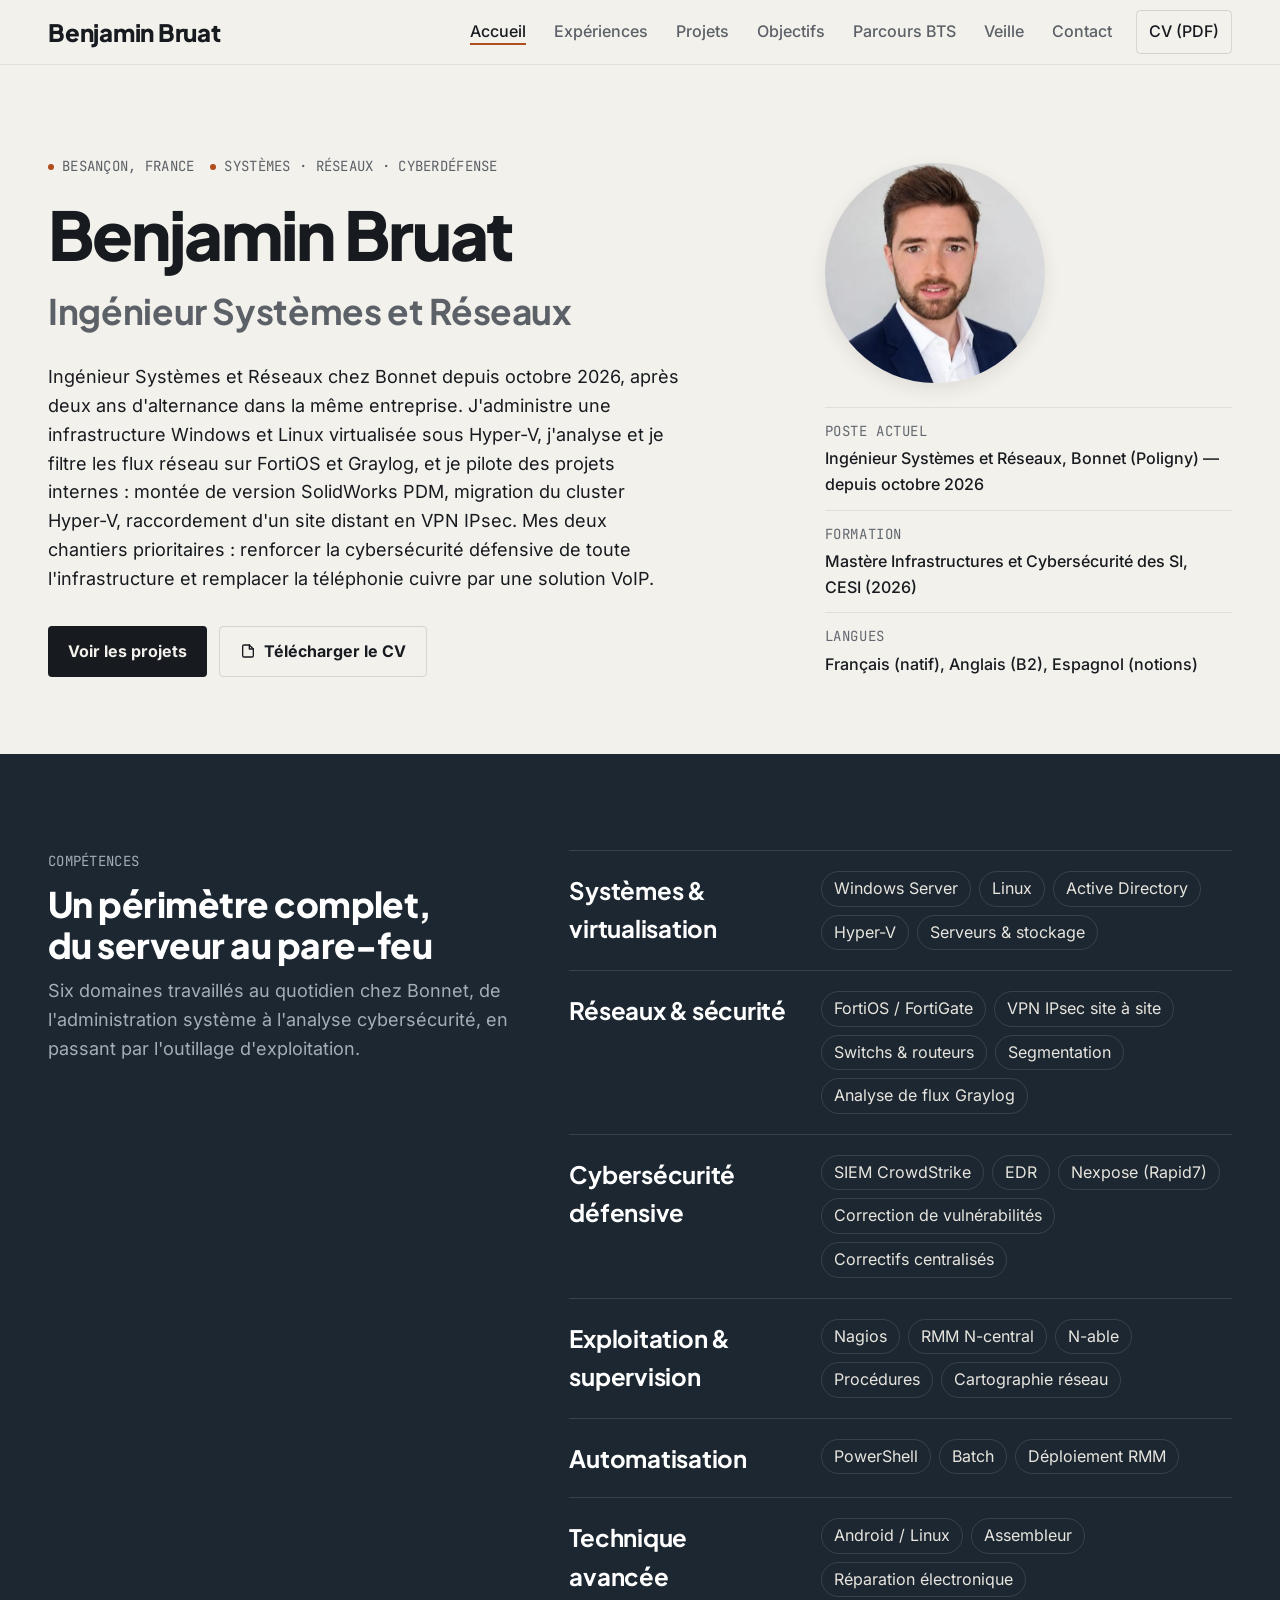
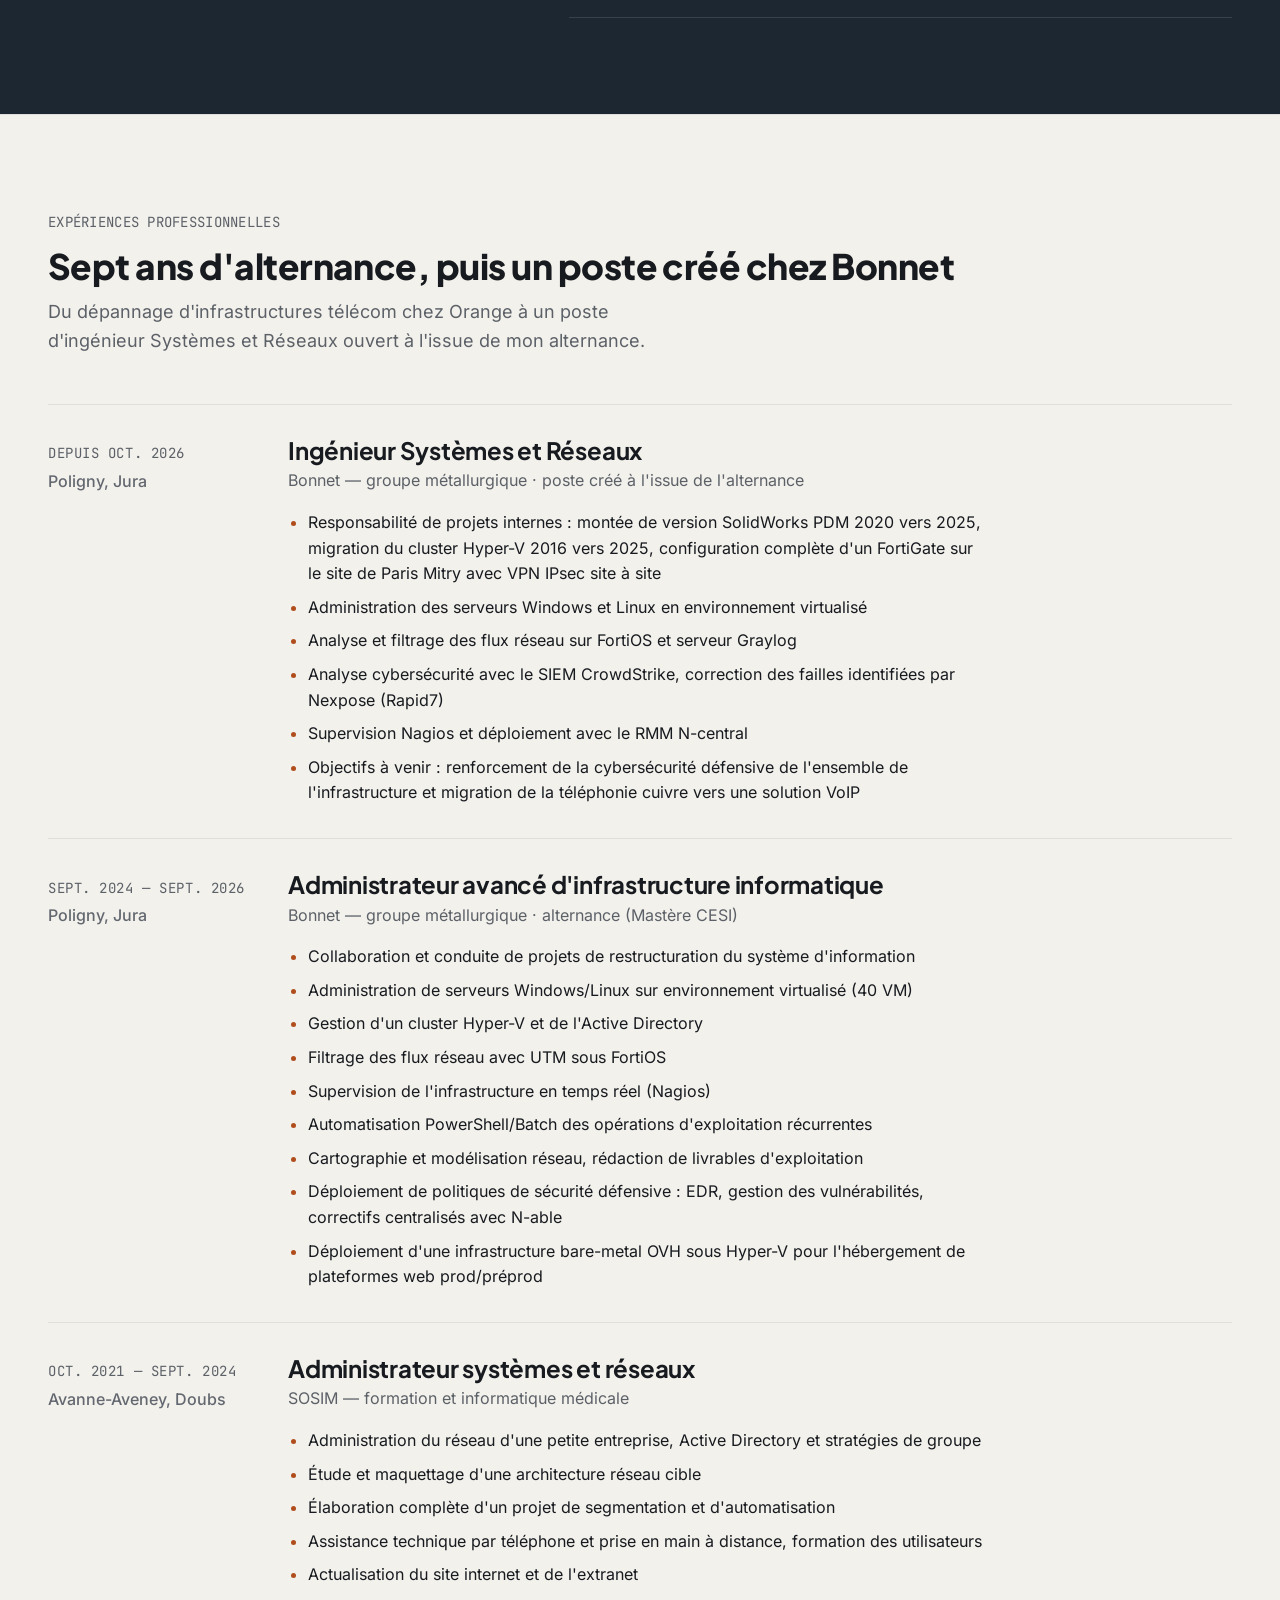
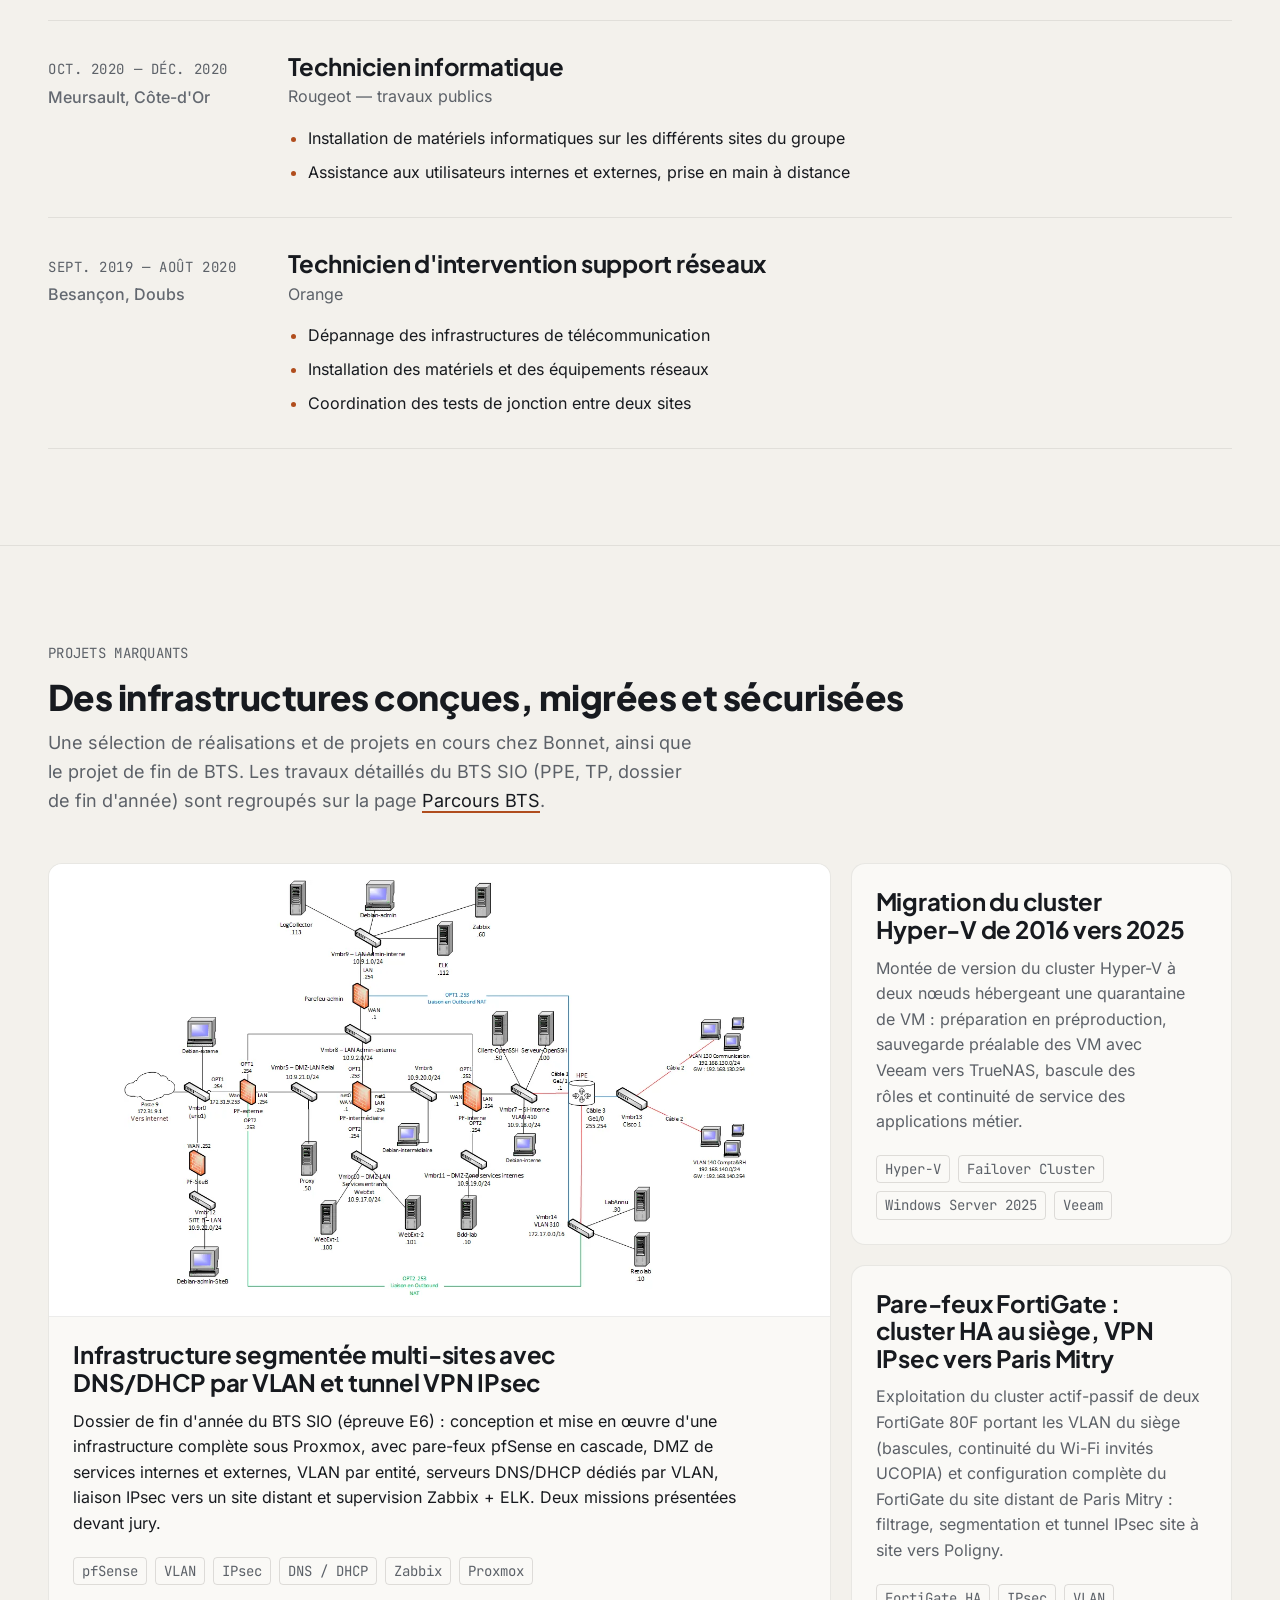
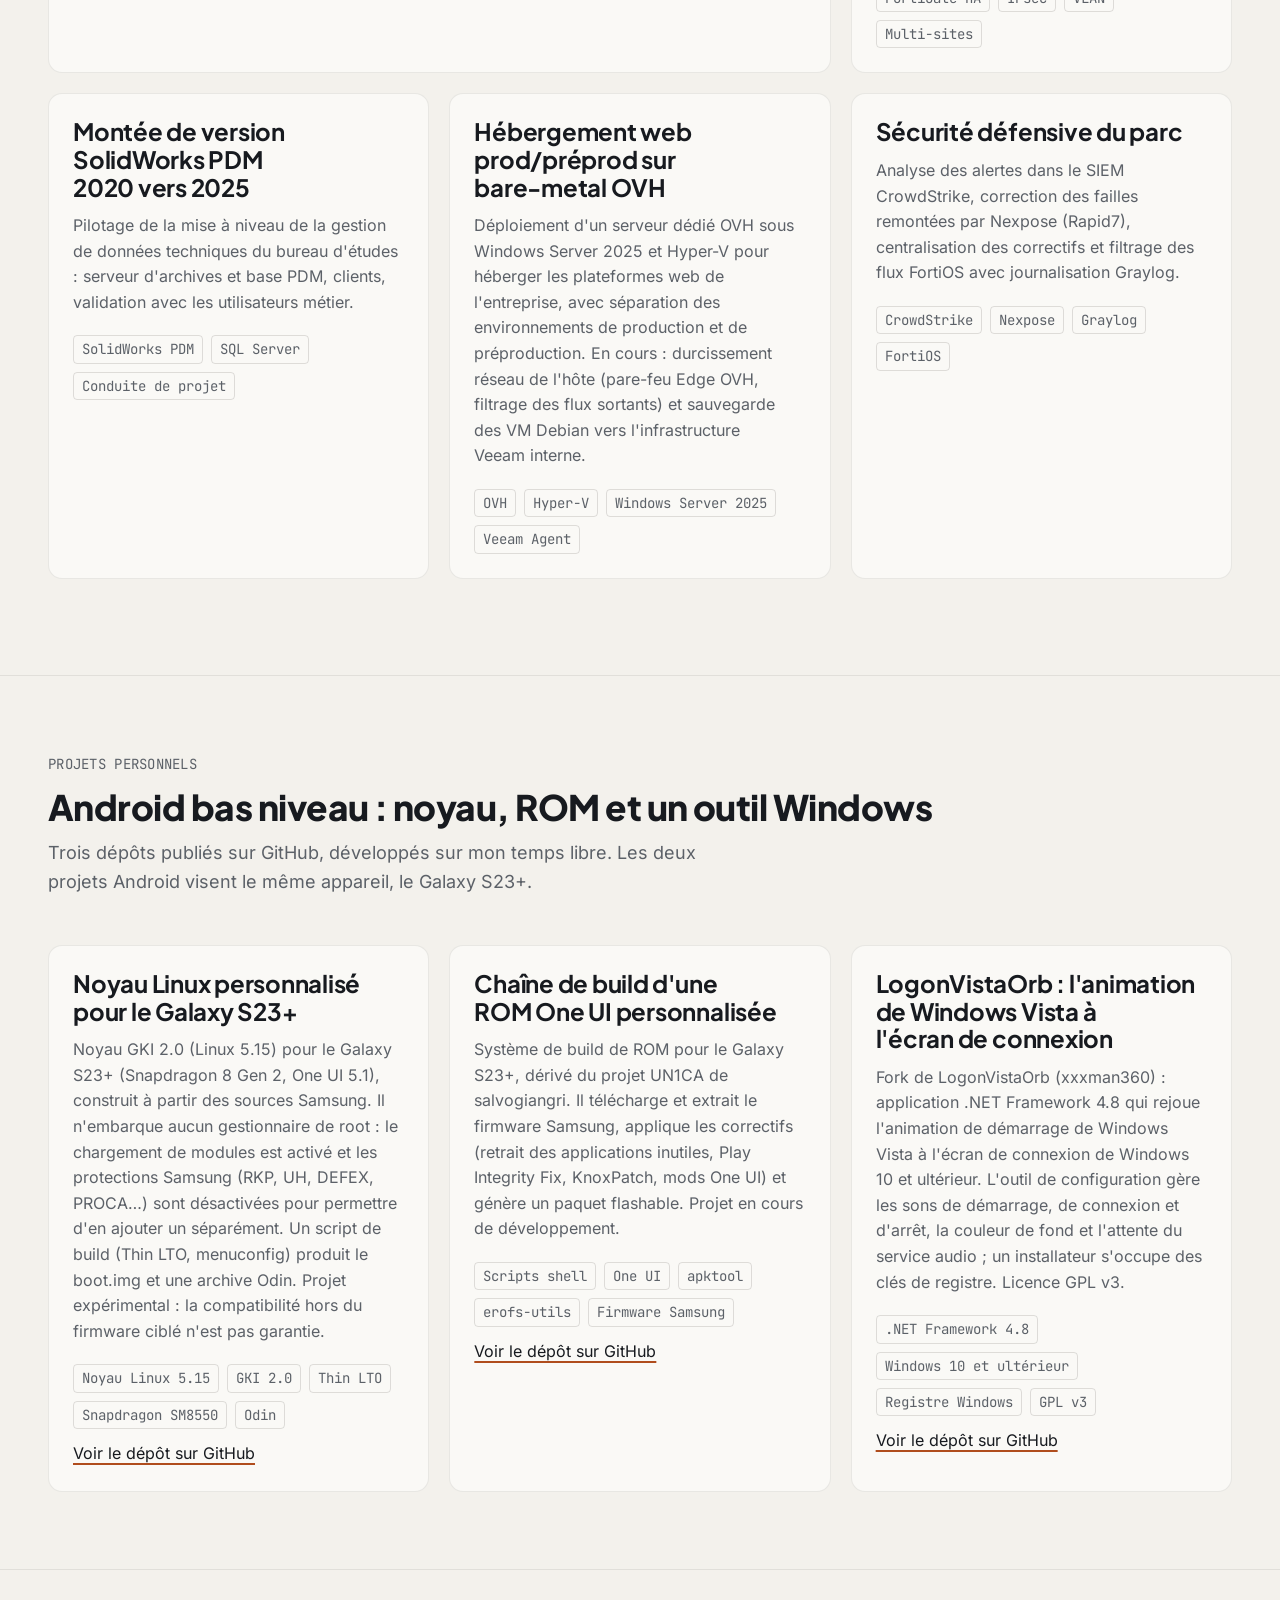
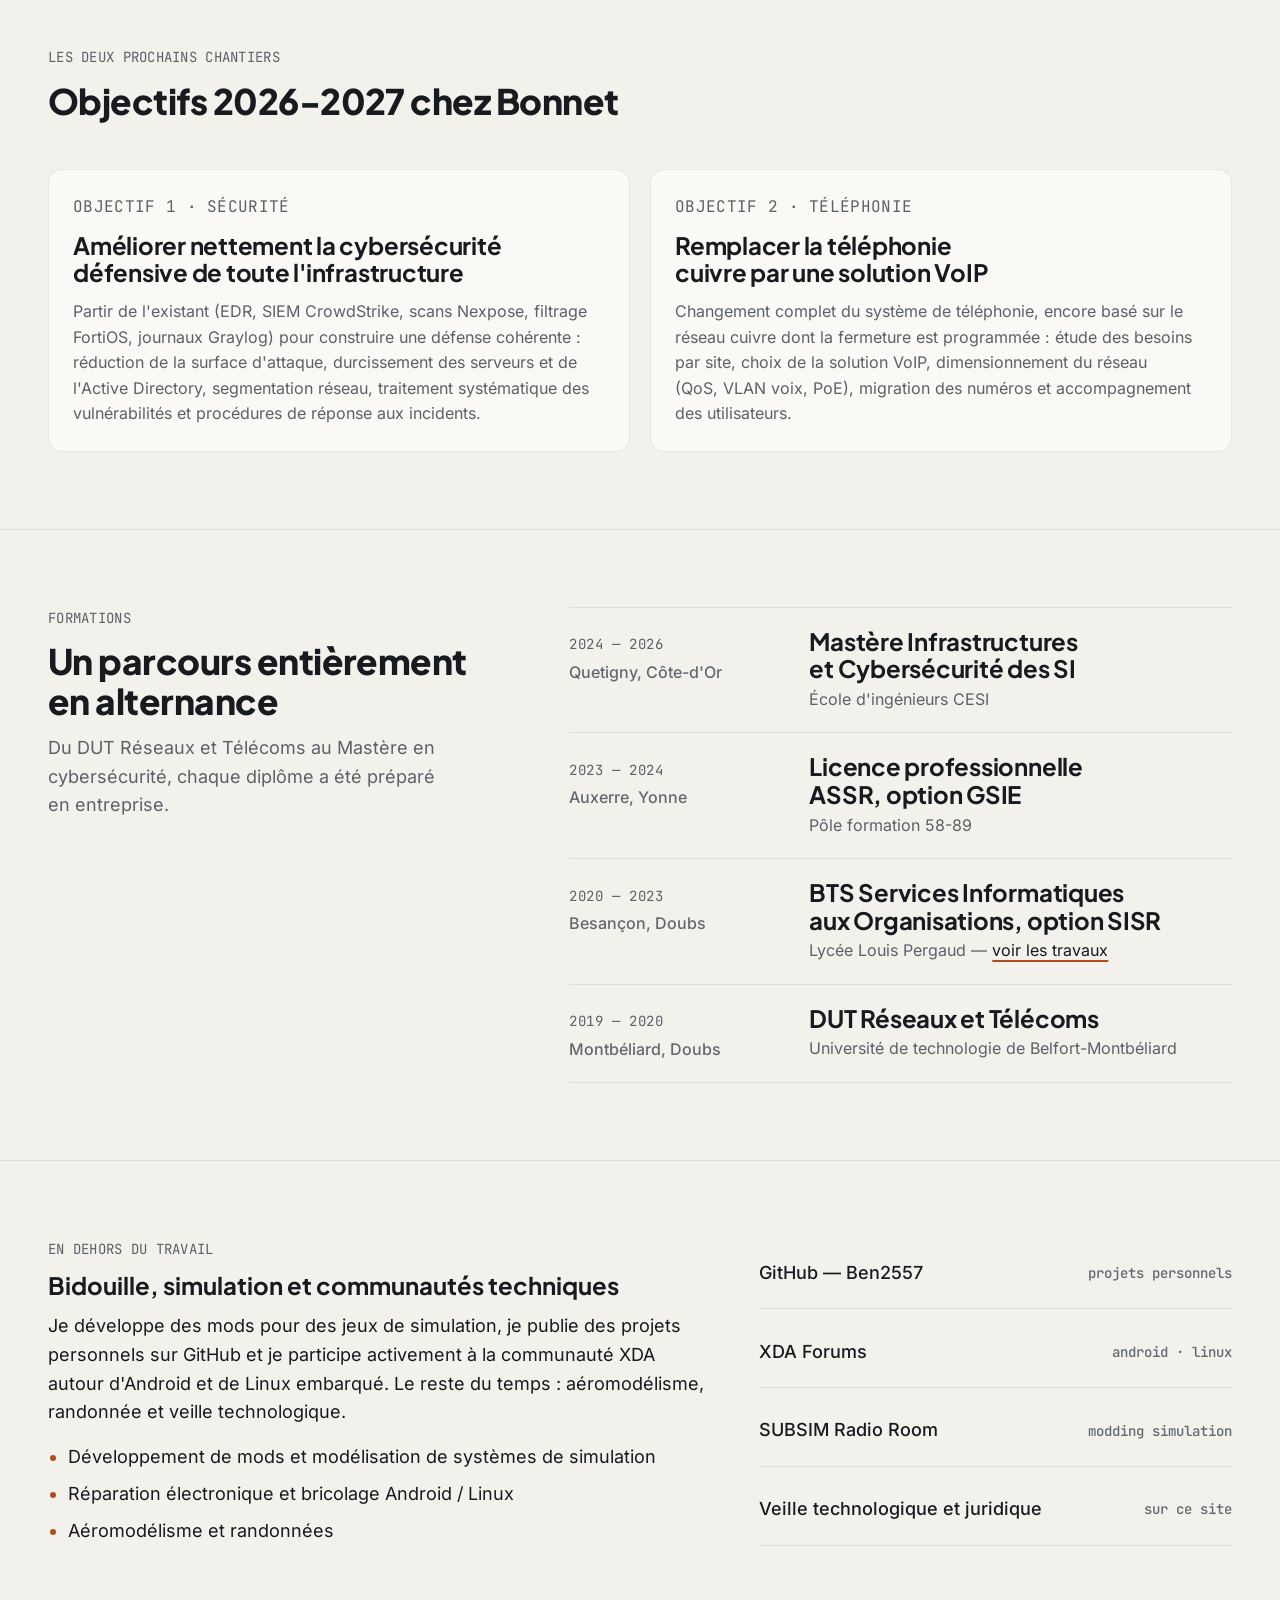
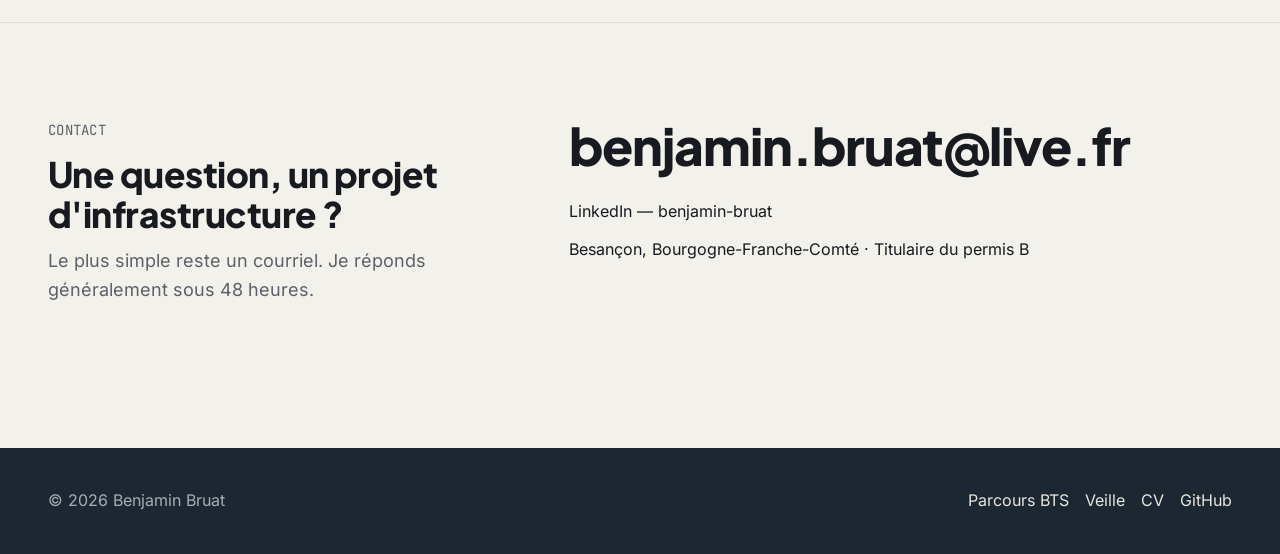
==== claude/index.html @ 0720e17b "Publier claude@34d1e84" ====
<!doctype html>
<html lang="fr">
<head>
  <meta charset="utf-8" />
  <meta name="viewport" content="width=device-width, initial-scale=1" />
  <title>Benjamin Bruat — Ingénieur Systèmes et Réseaux</title>
  <meta name="description" content="Portfolio de Benjamin Bruat, ingénieur Systèmes et Réseaux chez Bonnet : administration Windows/Linux, Hyper-V, FortiOS, Graylog, CrowdStrike, Nagios, N-central et projets d'infrastructure." />
  <link rel="canonical" href="https://ben2557.github.io/" />
  <meta property="og:type" content="website" />
  <meta property="og:site_name" content="Benjamin Bruat" />
  <meta property="og:locale" content="fr_FR" />
  <meta property="og:title" content="Benjamin Bruat — Ingénieur Systèmes et Réseaux" />
  <meta property="og:description" content="Portfolio de Benjamin Bruat, ingénieur Systèmes et Réseaux chez Bonnet : administration Windows/Linux, Hyper-V, FortiOS, Graylog, CrowdStrike, Nagios, N-central et projets d'infrastructure." />
  <meta property="og:url" content="https://ben2557.github.io/" />
  <meta property="og:image" content="https://ben2557.github.io/assets/img/portrait.webp" />
  <meta property="og:image:alt" content="Portrait de Benjamin Bruat" />
  <meta name="twitter:card" content="summary" />
  <link rel="icon" href="./assets/img/favicon.svg" type="image/svg+xml" />
  <link rel="preload" href="./assets/fonts/plus-jakarta-sans-latin-wght-normal.woff2" as="font" type="font/woff2" crossorigin />
  <link rel="preload" href="./assets/fonts/inter-latin-wght-normal.woff2" as="font" type="font/woff2" crossorigin />
  <link rel="stylesheet" href="./base.css" />
  <link rel="stylesheet" href="./style.css" />
  <script type="application/ld+json">
  {
    "@context": "https://schema.org",
    "@type": "Person",
    "name": "Benjamin Bruat",
    "jobTitle": "Ingénieur Systèmes et Réseaux",
    "worksFor": { "@type": "Organization", "name": "Bonnet" },
    "email": "mailto:benjamin.bruat@live.fr",
    "address": { "@type": "PostalAddress", "addressLocality": "Besançon", "addressCountry": "FR" },
    "sameAs": ["https://www.linkedin.com/in/benjamin-bruat-48789430a", "https://github.com/Ben2557"]
  }
  </script>
<meta name="robots" content="noindex, nofollow" />
</head>
<body>
  <a class="skip-link" href="#contenu">Aller au contenu</a>

  <header class="site-header">
    <div class="container site-header__inner">
      <a class="brand" href="./index.html">Benjamin Bruat <small>infra · réseaux · sécurité</small></a>
      <button class="nav-toggle" type="button" aria-expanded="false" aria-controls="nav" aria-label="Ouvrir le menu">
        <svg width="22" height="22" viewBox="0 0 24 24" fill="none" stroke="currentColor" stroke-width="2" stroke-linecap="round"><path d="M4 7h16M4 12h16M4 17h16"/></svg>
      </button>
      <nav class="nav" id="nav" aria-label="Navigation principale">
        <a href="./index.html" aria-current="page">Accueil</a>
        <a href="#experiences">Expériences</a>
        <a href="#projets">Projets</a>
        <a href="#objectifs">Objectifs</a>
        <a href="./parcours.html">Parcours BTS</a>
        <a href="./veille.html">Veille</a>
        <a href="#contact">Contact</a>
        <a class="nav__cta" href="./assets/docs/cv-benjamin-bruat.pdf" target="_blank" rel="noopener noreferrer">CV (PDF)</a>
      </nav>
    </div>
  </header>

  <main id="contenu">

    <!-- Héros -->
    <section class="hero">
      <div class="container hero__grid">
        <div>
          <div class="hero__kicker mono">
            <span>Besançon, France</span>
            <span>Systèmes · Réseaux · Cyberdéfense</span>
          </div>
          <h1>Benjamin Bruat</h1>
          <p class="hero__role">Ingénieur Systèmes et Réseaux</p>
          <p class="hero__lead">
            Ingénieur Systèmes et Réseaux chez Bonnet depuis octobre 2026, après deux ans d'alternance dans la même
            entreprise. J'administre une infrastructure Windows et Linux virtualisée sous Hyper-V, j'analyse et je filtre
            les flux réseau sur FortiOS et Graylog, et je pilote des projets internes : montée de version SolidWorks PDM,
            migration du cluster Hyper-V, raccordement d'un site distant en VPN IPsec. Mes deux chantiers prioritaires :
            renforcer la cybersécurité défensive de toute l'infrastructure et remplacer la téléphonie cuivre par une solution VoIP.
          </p>
          <div class="hero__actions">
            <a class="btn" href="#projets">Voir les projets</a>
            <a class="btn btn--ghost" href="./assets/docs/cv-benjamin-bruat.pdf" target="_blank" rel="noopener noreferrer">
              <svg viewBox="0 0 24 24" fill="none" stroke="currentColor" stroke-width="2" stroke-linecap="round" stroke-linejoin="round"><path d="M14 3H6a2 2 0 0 0-2 2v14a2 2 0 0 0 2 2h12a2 2 0 0 0 2-2V9z"/><path d="M14 3v6h6"/></svg>
              Télécharger le CV
            </a>
          </div>
        </div>
        <aside class="hero__aside" aria-label="En bref">
          <img class="hero__portrait" src="./assets/img/portrait.webp" width="680" height="680" alt="Portrait de Benjamin Bruat" />
          <dl class="facts">
            <div><dt>Poste actuel</dt><dd>Ingénieur Systèmes et Réseaux, Bonnet (Poligny) — depuis octobre 2026</dd></div>
            <div><dt>Formation</dt><dd>Mastère Infrastructures et Cybersécurité des SI, CESI (2026)</dd></div>
            <div><dt>Langues</dt><dd>Français (natif), Anglais (B2), Espagnol (notions)</dd></div>
          </dl>
        </aside>
      </div>
    </section>

    <!-- Compétences -->
    <section class="section panel" id="competences">
      <div class="container">
        <div class="split">
          <div class="sticky">
            <p class="mono">Compétences</p>
            <div class="section-head" style="margin-top: var(--space-3)">
              <h2>Un périmètre complet, du serveur au pare-feu</h2>
              <p>Six domaines travaillés au quotidien chez Bonnet, de l'administration système à l'analyse cybersécurité, en passant par l'outillage d'exploitation.</p>
            </div>
          </div>
          <dl class="skills">
            <div>
              <dt>Systèmes &amp; virtualisation</dt>
              <dd><ul role="list"><li>Windows Server</li><li>Linux</li><li>Active Directory</li><li>Hyper-V</li><li>Serveurs &amp; stockage</li></ul></dd>
            </div>
            <div>
              <dt>Réseaux &amp; sécurité</dt>
              <dd><ul role="list"><li>FortiOS / FortiGate</li><li>VPN IPsec site à site</li><li>Switchs &amp; routeurs</li><li>Segmentation</li><li>Analyse de flux Graylog</li></ul></dd>
            </div>
            <div>
              <dt>Cybersécurité défensive</dt>
              <dd><ul role="list"><li>SIEM CrowdStrike</li><li>EDR</li><li>Nexpose (Rapid7)</li><li>Correction de vulnérabilités</li><li>Correctifs centralisés</li></ul></dd>
            </div>
            <div>
              <dt>Exploitation &amp; supervision</dt>
              <dd><ul role="list"><li>Nagios</li><li>RMM N-central</li><li>N-able</li><li>Procédures</li><li>Cartographie réseau</li></ul></dd>
            </div>
            <div>
              <dt>Automatisation</dt>
              <dd><ul role="list"><li>PowerShell</li><li>Batch</li><li>Déploiement RMM</li></ul></dd>
            </div>
            <div>
              <dt>Technique avancée</dt>
              <dd><ul role="list"><li>Android / Linux</li><li>Assembleur</li><li>Réparation électronique</li></ul></dd>
            </div>
          </dl>
        </div>
      </div>
    </section>

    <!-- Expériences -->
    <section class="section" id="experiences">
      <div class="container">
        <p class="mono">Expériences professionnelles</p>
        <div class="section-head" style="margin-top: var(--space-3)">
          <h2>Sept ans d'alternance, puis un poste créé chez Bonnet</h2>
          <p>Du dépannage d'infrastructures télécom chez Orange à un poste d'ingénieur Systèmes et Réseaux ouvert à l'issue de mon alternance.</p>
        </div>

        <div class="timeline">
          <article class="timeline__item">
            <div class="timeline__when">Depuis oct. 2026<strong>Poligny, Jura</strong></div>
            <div class="timeline__body">
              <h3>Ingénieur Systèmes et Réseaux</h3>
              <p class="org">Bonnet — groupe métallurgique · poste créé à l'issue de l'alternance</p>
              <ul>
                <li>Responsabilité de projets internes : montée de version SolidWorks PDM 2020 vers 2025, migration du cluster Hyper-V 2016 vers 2025, configuration complète d'un FortiGate sur le site de Paris Mitry avec VPN IPsec site à site</li>
                <li>Administration des serveurs Windows et Linux en environnement virtualisé</li>
                <li>Analyse et filtrage des flux réseau sur FortiOS et serveur Graylog</li>
                <li>Analyse cybersécurité avec le SIEM CrowdStrike, correction des failles identifiées par Nexpose (Rapid7)</li>
                <li>Supervision Nagios et déploiement avec le RMM N-central</li>
                <li>Objectifs à venir : renforcement de la cybersécurité défensive de l'ensemble de l'infrastructure et migration de la téléphonie cuivre vers une solution VoIP</li>
              </ul>
            </div>
          </article>

          <article class="timeline__item">
            <div class="timeline__when">Sept. 2024 — Sept. 2026<strong>Poligny, Jura</strong></div>
            <div class="timeline__body">
              <h3>Administrateur avancé d'infrastructure informatique</h3>
              <p class="org">Bonnet — groupe métallurgique · alternance (Mastère CESI)</p>
              <ul>
                <li>Collaboration et conduite de projets de restructuration du système d'information</li>
                <li>Administration de serveurs Windows/Linux sur environnement virtualisé (40 VM)</li>
                <li>Gestion d'un cluster Hyper-V et de l'Active Directory</li>
                <li>Filtrage des flux réseau avec UTM sous FortiOS</li>
                <li>Supervision de l'infrastructure en temps réel (Nagios)</li>
                <li>Automatisation PowerShell/Batch des opérations d'exploitation récurrentes</li>
                <li>Cartographie et modélisation réseau, rédaction de livrables d'exploitation</li>
                <li>Déploiement de politiques de sécurité défensive : EDR, gestion des vulnérabilités, correctifs centralisés avec N-able</li>
                <li>Déploiement d'une infrastructure bare-metal OVH sous Hyper-V pour l'hébergement de plateformes web prod/préprod</li>
              </ul>
            </div>
          </article>

          <article class="timeline__item">
            <div class="timeline__when">Oct. 2021 — Sept. 2024<strong>Avanne-Aveney, Doubs</strong></div>
            <div class="timeline__body">
              <h3>Administrateur systèmes et réseaux</h3>
              <p class="org">SOSIM — formation et informatique médicale</p>
              <ul>
                <li>Administration du réseau d'une petite entreprise, Active Directory et stratégies de groupe</li>
                <li>Étude et maquettage d'une architecture réseau cible</li>
                <li>Élaboration complète d'un projet de segmentation et d'automatisation</li>
                <li>Assistance technique par téléphone et prise en main à distance, formation des utilisateurs</li>
                <li>Actualisation du site internet et de l'extranet</li>
              </ul>
            </div>
          </article>

          <article class="timeline__item">
            <div class="timeline__when">Oct. 2020 — Déc. 2020<strong>Meursault, Côte-d'Or</strong></div>
            <div class="timeline__body">
              <h3>Technicien informatique</h3>
              <p class="org">Rougeot — travaux publics</p>
              <ul>
                <li>Installation de matériels informatiques sur les différents sites du groupe</li>
                <li>Assistance aux utilisateurs internes et externes, prise en main à distance</li>
              </ul>
            </div>
          </article>

          <article class="timeline__item">
            <div class="timeline__when">Sept. 2019 — Août 2020<strong>Besançon, Doubs</strong></div>
            <div class="timeline__body">
              <h3>Technicien d'intervention support réseaux</h3>
              <p class="org">Orange</p>
              <ul>
                <li>Dépannage des infrastructures de télécommunication</li>
                <li>Installation des matériels et des équipements réseaux</li>
                <li>Coordination des tests de jonction entre deux sites</li>
              </ul>
            </div>
          </article>
        </div>
      </div>
    </section>

    <!-- Projets -->
    <section class="section" id="projets">
      <div class="container">
        <p class="mono">Projets marquants</p>
        <div class="section-head" style="margin-top: var(--space-3)">
          <h2>Des infrastructures conçues, migrées et sécurisées</h2>
          <p>Une sélection de réalisations et de projets en cours chez Bonnet, ainsi que le projet de fin de BTS. Les travaux détaillés du BTS SIO (PPE, TP, dossier de fin d'année) sont regroupés sur la page <a class="link" href="./parcours.html">Parcours BTS</a>.</p>
        </div>

        <div class="projects">
          <article class="project project--feature">
            <div class="project__media">
              <img src="./assets/img/schema-annexe7.webp" width="1183" height="789" loading="lazy" decoding="async" alt="Schéma réseau complet du dossier de fin d'année : pare-feux pfSense, DMZ, VLAN, VPN IPsec, supervision Zabbix et ELK" />
            </div>
            <div class="project__body">
              <h3>Infrastructure segmentée multi-sites avec DNS/DHCP par VLAN et tunnel VPN IPsec</h3>
              <p>Dossier de fin d'année du BTS SIO (épreuve E6) : conception et mise en œuvre d'une infrastructure complète sous Proxmox, avec pare-feux pfSense en cascade, DMZ de services internes et externes, VLAN par entité, serveurs DNS/DHCP dédiés par VLAN, liaison IPsec vers un site distant et supervision Zabbix + ELK. Deux missions présentées devant jury.</p>
              <ul class="tags" role="list"><li>pfSense</li><li>VLAN</li><li>IPsec</li><li>DNS / DHCP</li><li>Zabbix</li><li>Proxmox</li></ul>
            </div>
          </article>

          <article class="project">
            <div class="project__body">
              <h3>Migration du cluster Hyper-V de 2016 vers 2025</h3>
              <p>Montée de version du cluster Hyper-V à deux nœuds hébergeant une quarantaine de VM : préparation en préproduction, sauvegarde préalable des VM avec Veeam vers TrueNAS, bascule des rôles et continuité de service des applications métier.</p>
              <ul class="tags" role="list"><li>Hyper-V</li><li>Failover Cluster</li><li>Windows Server 2025</li><li>Veeam</li></ul>
            </div>
          </article>

          <article class="project">
            <div class="project__body">
              <h3>Pare-feux FortiGate : cluster HA au siège, VPN IPsec vers Paris Mitry</h3>
              <p>Exploitation du cluster actif-passif de deux FortiGate 80F portant les VLAN du siège (bascules, continuité du Wi-Fi invités UCOPIA) et configuration complète du FortiGate du site distant de Paris Mitry : filtrage, segmentation et tunnel IPsec site à site vers Poligny.</p>
              <ul class="tags" role="list"><li>FortiGate HA</li><li>IPsec</li><li>VLAN</li><li>Multi-sites</li></ul>
            </div>
          </article>

          <article class="project">
            <div class="project__body">
              <h3>Montée de version SolidWorks PDM 2020 vers 2025</h3>
              <p>Pilotage de la mise à niveau de la gestion de données techniques du bureau d'études : serveur d'archives et base PDM, clients, validation avec les utilisateurs métier.</p>
              <ul class="tags" role="list"><li>SolidWorks PDM</li><li>SQL Server</li><li>Conduite de projet</li></ul>
            </div>
          </article>

          <article class="project">
            <div class="project__body">
              <h3>Hébergement web prod/préprod sur bare-metal OVH</h3>
              <p>Déploiement d'un serveur dédié OVH sous Windows Server 2025 et Hyper-V pour héberger les plateformes web de l'entreprise, avec séparation des environnements de production et de préproduction. En cours : durcissement réseau de l'hôte (pare-feu Edge OVH, filtrage des flux sortants) et sauvegarde des VM Debian vers l'infrastructure Veeam interne.</p>
              <ul class="tags" role="list"><li>OVH</li><li>Hyper-V</li><li>Windows Server 2025</li><li>Veeam Agent</li></ul>
            </div>
          </article>

          <article class="project">
            <div class="project__body">
              <h3>Sécurité défensive du parc</h3>
              <p>Analyse des alertes dans le SIEM CrowdStrike, correction des failles remontées par Nexpose (Rapid7), centralisation des correctifs et filtrage des flux FortiOS avec journalisation Graylog.</p>
              <ul class="tags" role="list"><li>CrowdStrike</li><li>Nexpose</li><li>Graylog</li><li>FortiOS</li></ul>
            </div>
          </article>



        </div>
      </div>
    </section>

    <!-- Objectifs -->
    <!-- Projets personnels -->
    <section class="section section--tight" id="projets-perso">
      <div class="container">
        <p class="mono">Projets personnels</p>
        <div class="section-head" style="margin-top: var(--space-3)">
          <h2>Android bas niveau : noyau, ROM et un outil Windows</h2>
          <p>Trois dépôts publiés sur GitHub, développés sur mon temps libre. Les deux projets Android visent le même appareil, le Galaxy S23+.</p>
        </div>
        <div class="projects">
          <article class="project">
            <div class="project__body">
              <h3>Noyau Linux personnalisé pour le Galaxy S23+</h3>
              <p>Noyau GKI 2.0 (Linux 5.15) pour le Galaxy S23+ (Snapdragon 8 Gen 2, One UI 5.1), construit à partir des sources Samsung. Il n'embarque aucun gestionnaire de root : le chargement de modules est activé et les protections Samsung (RKP, UH, DEFEX, PROCA…) sont désactivées pour permettre d'en ajouter un séparément. Un script de build (Thin LTO, menuconfig) produit le boot.img et une archive Odin. Projet expérimental : la compatibilité hors du firmware ciblé n'est pas garantie.</p>
              <ul class="tags" role="list"><li>Noyau Linux 5.15</li><li>GKI 2.0</li><li>Thin LTO</li><li>Snapdragon SM8550</li><li>Odin</li></ul>
              <p><a class="link" href="https://github.com/Ben2557/android_kernel_samsung_sm8550_dm2q" target="_blank" rel="noopener noreferrer">Voir le dépôt sur GitHub</a></p>
            </div>
          </article>

          <article class="project">
            <div class="project__body">
              <h3>Chaîne de build d'une ROM One UI personnalisée</h3>
              <p>Système de build de ROM pour le Galaxy S23+, dérivé du projet UN1CA de salvogiangri. Il télécharge et extrait le firmware Samsung, applique les correctifs (retrait des applications inutiles, Play Integrity Fix, KnoxPatch, mods One UI) et génère un paquet flashable. Projet en cours de développement.</p>
              <ul class="tags" role="list"><li>Scripts shell</li><li>One UI</li><li>apktool</li><li>erofs-utils</li><li>Firmware Samsung</li></ul>
              <p><a class="link" href="https://github.com/Ben2557/android_OneUI-UN1CA-ROM-Builder" target="_blank" rel="noopener noreferrer">Voir le dépôt sur GitHub</a></p>
            </div>
          </article>

          <article class="project">
            <div class="project__body">
              <h3>LogonVistaOrb : l'animation de Windows Vista à l'écran de connexion</h3>
              <p>Fork de LogonVistaOrb (xxxman360) : application .NET Framework 4.8 qui rejoue l'animation de démarrage de Windows Vista à l'écran de connexion de Windows 10 et ultérieur. L'outil de configuration gère les sons de démarrage, de connexion et d'arrêt, la couleur de fond et l'attente du service audio ; un installateur s'occupe des clés de registre. Licence GPL v3.</p>
              <ul class="tags" role="list"><li>.NET Framework 4.8</li><li>Windows 10 et ultérieur</li><li>Registre Windows</li><li>GPL v3</li></ul>
              <p><a class="link" href="https://github.com/Ben2557/LogonVistaOrb" target="_blank" rel="noopener noreferrer">Voir le dépôt sur GitHub</a></p>
            </div>
          </article>
        </div>
      </div>
    </section>

    <section class="section section--tight" id="objectifs">
      <div class="container">
        <p class="mono">Les deux prochains chantiers</p>
        <div class="section-head" style="margin-top: var(--space-3)">
          <h2>Objectifs 2026-2027 chez Bonnet</h2>
        </div>
        <div class="cards">
          <article class="card">
            <p class="mono">Objectif 1 · sécurité</p>
            <h3>Améliorer nettement la cybersécurité défensive de toute l'infrastructure</h3>
            <p>Partir de l'existant (EDR, SIEM CrowdStrike, scans Nexpose, filtrage FortiOS, journaux Graylog) pour construire une défense cohérente : réduction de la surface d'attaque, durcissement des serveurs et de l'Active Directory, segmentation réseau, traitement systématique des vulnérabilités et procédures de réponse aux incidents.</p>
          </article>
          <article class="card">
            <p class="mono">Objectif 2 · téléphonie</p>
            <h3>Remplacer la téléphonie cuivre par une solution VoIP</h3>
            <p>Changement complet du système de téléphonie, encore basé sur le réseau cuivre dont la fermeture est programmée : étude des besoins par site, choix de la solution VoIP, dimensionnement du réseau (QoS, VLAN voix, PoE), migration des numéros et accompagnement des utilisateurs.</p>
          </article>
        </div>
      </div>
    </section>

    <!-- Formations -->
    <section class="section section--tight" id="formations">
      <div class="container">
        <div class="split">
          <div class="sticky">
            <p class="mono">Formations</p>
            <div class="section-head" style="margin-top: var(--space-3)">
              <h2>Un parcours entièrement en alternance</h2>
              <p>Du DUT Réseaux et Télécoms au Mastère en cybersécurité, chaque diplôme a été préparé en entreprise.</p>
            </div>
          </div>
          <div class="timeline timeline--compact">
            <article class="timeline__item">
              <div class="timeline__when">2024 — 2026<strong>Quetigny, Côte-d'Or</strong></div>
              <div class="timeline__body">
                <h3>Mastère Infrastructures et Cybersécurité des SI</h3>
                <p class="org">École d'ingénieurs CESI</p>
              </div>
            </article>
            <article class="timeline__item">
              <div class="timeline__when">2023 — 2024<strong>Auxerre, Yonne</strong></div>
              <div class="timeline__body">
                <h3>Licence professionnelle ASSR, option GSIE</h3>
                <p class="org">Pôle formation 58-89</p>
              </div>
            </article>
            <article class="timeline__item">
              <div class="timeline__when">2020 — 2023<strong>Besançon, Doubs</strong></div>
              <div class="timeline__body">
                <h3>BTS Services Informatiques aux Organisations, option SISR</h3>
                <p class="org">Lycée Louis Pergaud — <a class="link" href="./parcours.html">voir les travaux</a></p>
              </div>
            </article>
            <article class="timeline__item">
              <div class="timeline__when">2019 — 2020<strong>Montbéliard, Doubs</strong></div>
              <div class="timeline__body">
                <h3>DUT Réseaux et Télécoms</h3>
                <p class="org">Université de technologie de Belfort-Montbéliard</p>
              </div>
            </article>
          </div>
        </div>
      </div>
    </section>

    <!-- À côté -->
    <section class="section section--tight" id="a-cote">
      <div class="container">
        <div class="split split--reverse">
          <div class="prose">
            <p class="mono">En dehors du travail</p>
            <h3 style="margin-top: var(--space-3)">Bidouille, simulation et communautés techniques</h3>
            <p>Je développe des mods pour des jeux de simulation, je publie des projets personnels sur GitHub et je participe activement à la communauté XDA autour d'Android et de Linux embarqué. Le reste du temps : aéromodélisme, randonnée et veille technologique.</p>
            <ul style="margin-top: var(--space-4)">
              <li>Développement de mods et modélisation de systèmes de simulation</li>
              <li>Réparation électronique et bricolage Android / Linux</li>
              <li>Aéromodélisme et randonnées</li>
            </ul>
          </div>
          <div class="links-list">
            <a href="https://github.com/Ben2557" target="_blank" rel="noopener noreferrer"><span>GitHub — Ben2557</span><span>projets personnels</span></a>
            <a href="https://xdaforums.com/m/benjamin2557.8614581/#about" target="_blank" rel="noopener noreferrer"><span>XDA Forums</span><span>android · linux</span></a>
            <a href="https://www.subsim.com/radioroom/showthread.php?p=2628502#post2628502" target="_blank" rel="noopener noreferrer"><span>SUBSIM Radio Room</span><span>modding simulation</span></a>
            <a href="./veille.html"><span>Veille technologique et juridique</span><span>sur ce site</span></a>
          </div>
        </div>
      </div>
    </section>

    <!-- Contact -->
    <section class="section" id="contact">
      <div class="container">
        <div class="split">
          <div>
            <p class="mono">Contact</p>
            <div class="section-head" style="margin-top: var(--space-3)">
              <h2>Une question, un projet d'infrastructure ?</h2>
              <p>Le plus simple reste un courriel. Je réponds généralement sous 48 heures.</p>
            </div>
          </div>
          <div>
            <a class="contact__mail" href="mailto:benjamin.bruat@live.fr">benjamin.bruat@live.fr</a>
            <div class="contact__meta">
              <a href="https://www.linkedin.com/in/benjamin-bruat-48789430a" target="_blank" rel="noopener noreferrer">LinkedIn — benjamin-bruat</a>
              <span>Besançon, Bourgogne-Franche-Comté · Titulaire du permis B</span>
            </div>

            <!-- Formulaire de contact désactivé : aucun identifiant Formspree pour l'instant.
                 Pour l'activer : créer un formulaire sur https://formspree.io, remplacer VOTRE_ID_FORMSPREE
                 dans l'attribut action, puis retirer les marqueurs de commentaire autour du bloc (voir README).
            <form class="form" id="contact-form" action="https://formspree.io/f/VOTRE_ID_FORMSPREE" method="POST">
              <p class="mono">Ou par formulaire</p>
              <div class="field">
                <label for="cf-name">Nom</label>
                <input id="cf-name" name="name" type="text" autocomplete="name" required />
              </div>
              <div class="field">
                <label for="cf-email">Adresse e-mail</label>
                <input id="cf-email" name="email" type="email" autocomplete="email" required />
              </div>
              <div class="field">
                <label for="cf-message">Message</label>
                <textarea id="cf-message" name="message" rows="5" required></textarea>
              </div>
              <input class="hp" type="text" name="_gotcha" tabindex="-1" autocomplete="off" aria-hidden="true" />
              <input type="hidden" name="_subject" value="Message depuis le portfolio" />
              <div class="form__actions">
                <button class="btn" type="submit">Envoyer le message</button>
                <p class="form__status" role="status" aria-live="polite"></p>
              </div>
            </form>
            -->
          </div>
        </div>
      </div>
    </section>
  </main>

  <footer class="site-footer">
    <div class="container site-footer__inner">
      <span>© <span data-year>2026</span> Benjamin Bruat</span>
      <nav aria-label="Pied de page">
        <a href="./parcours.html">Parcours BTS</a>
        <a href="./veille.html">Veille</a>
        <a href="./assets/docs/cv-benjamin-bruat.pdf" target="_blank" rel="noopener noreferrer">CV</a>
        <a href="https://github.com/Ben2557" target="_blank" rel="noopener noreferrer">GitHub</a>
      </nav>
    </div>
  </footer>

  <script src="./app.js" defer></script>
</body>
</html>
---- claude/base.css ----
/* base.css — reset et fondations */
*,
*::before,
*::after {
  box-sizing: border-box;
  margin: 0;
  padding: 0;
}

html {
  -moz-text-size-adjust: none;
  -webkit-text-size-adjust: none;
  text-size-adjust: none;
  -webkit-font-smoothing: antialiased;
  -moz-osx-font-smoothing: grayscale;
  text-rendering: optimizeLegibility;
  scroll-behavior: smooth;
  scroll-padding-top: var(--space-20);
}

body {
  min-height: 100dvh;
  line-height: 1.6;
  font-family: var(--font-body, sans-serif);
  font-size: var(--text-base);
  color: var(--color-text);
  background-color: var(--color-bg);
}

img,
picture,
video,
canvas,
svg {
  display: block;
  max-width: 100%;
  height: auto;
}

ul[role='list'],
ol[role='list'] {
  list-style: none;
}

input,
button,
textarea,
select {
  font: inherit;
  color: inherit;
}

h1,
h2,
h3,
h4 {
  text-wrap: balance;
  line-height: 1.15;
}

p,
li,
figcaption,
dd {
  text-wrap: pretty;
  max-width: 68ch;
}

::selection {
  background: color-mix(in oklab, var(--color-primary) 25%, transparent);
  color: var(--color-text);
}

:focus-visible {
  outline: 2px solid var(--color-primary);
  outline-offset: 3px;
  border-radius: var(--radius-sm);
}

@media (prefers-reduced-motion: reduce) {
  *,
  *::before,
  *::after {
    animation-duration: 0.01ms !important;
    animation-iteration-count: 1 !important;
    transition-duration: 0.01ms !important;
    scroll-behavior: auto !important;
  }
}

button {
  cursor: pointer;
  background: none;
  border: none;
}

table {
  border-collapse: collapse;
  width: 100%;
}

a,
button {
  transition:
    color var(--transition-interactive),
    background var(--transition-interactive),
    border-color var(--transition-interactive),
    box-shadow var(--transition-interactive);
}

.sr-only {
  position: absolute;
  width: 1px;
  height: 1px;
  padding: 0;
  margin: -1px;
  overflow: hidden;
  clip: rect(0, 0, 0, 0);
  white-space: nowrap;
  border-width: 0;
}
---- claude/style.css ----
/* Polices hébergées en local (licence OFL, voir assets/fonts/) :
   Plus Jakarta Sans (titres), Inter (texte), JetBrains Mono (étiquettes) */
@font-face {
  font-family: 'Plus Jakarta Sans';
  font-style: normal;
  font-weight: 200 800;
  font-display: swap;
  src: url('./assets/fonts/plus-jakarta-sans-latin-wght-normal.woff2') format('woff2');
  unicode-range: U+0000-00FF, U+0131, U+0152-0153, U+02BB-02BC, U+02C6, U+02DA, U+02DC, U+2000-206F, U+20AC, U+2122, U+2191, U+2193, U+2212, U+2215, U+FEFF, U+FFFD;
}
@font-face {
  font-family: 'Inter';
  font-style: normal;
  font-weight: 100 900;
  font-display: swap;
  src: url('./assets/fonts/inter-latin-wght-normal.woff2') format('woff2');
  unicode-range: U+0000-00FF, U+0131, U+0152-0153, U+02BB-02BC, U+02C6, U+02DA, U+02DC, U+2000-206F, U+20AC, U+2122, U+2191, U+2193, U+2212, U+2215, U+FEFF, U+FFFD;
}
@font-face {
  font-family: 'JetBrains Mono';
  font-style: normal;
  font-weight: 400;
  font-display: swap;
  src: url('./assets/fonts/jetbrains-mono-latin-400-normal.woff2') format('woff2');
  unicode-range: U+0000-00FF, U+0131, U+0152-0153, U+02BB-02BC, U+02C6, U+02DA, U+02DC, U+2000-206F, U+20AC, U+2122, U+2191, U+2193, U+2212, U+2215, U+FEFF, U+FFFD;
}
@font-face {
  font-family: 'JetBrains Mono';
  font-style: normal;
  font-weight: 500;
  font-display: swap;
  src: url('./assets/fonts/jetbrains-mono-latin-500-normal.woff2') format('woff2');
  unicode-range: U+0000-00FF, U+0131, U+0152-0153, U+02BB-02BC, U+02C6, U+02DA, U+02DC, U+2000-206F, U+20AC, U+2122, U+2191, U+2193, U+2212, U+2215, U+FEFF, U+FFFD;
}

/* ============================================================
   style.css — jetons de design et composants
   Palette : papier chaud, encre, cuivre (accent), ardoise (panneaux)
   ============================================================ */

:root {
  /* Typographie */
  --font-display: 'Plus Jakarta Sans', 'Helvetica Neue', Arial, sans-serif;
  --font-body: 'Inter', 'Helvetica Neue', Arial, sans-serif;
  --font-mono: 'JetBrains Mono', 'SFMono-Regular', Consolas, monospace;

  --text-xs: clamp(0.75rem, 0.7rem + 0.25vw, 0.875rem);
  --text-sm: clamp(0.875rem, 0.8rem + 0.35vw, 1rem);
  --text-base: clamp(1rem, 0.95rem + 0.25vw, 1.125rem);
  --text-lg: clamp(1.125rem, 1rem + 0.75vw, 1.5rem);
  --text-xl: clamp(1.5rem, 1.2rem + 1.25vw, 2.25rem);
  --text-2xl: clamp(2rem, 1.2rem + 2.5vw, 3.5rem);
  --text-3xl: clamp(2.5rem, 1rem + 4vw, 5rem);

  /* Espacement (base 4px) */
  --space-1: 0.25rem;
  --space-2: 0.5rem;
  --space-3: 0.75rem;
  --space-4: 1rem;
  --space-5: 1.25rem;
  --space-6: 1.5rem;
  --space-8: 2rem;
  --space-10: 2.5rem;
  --space-12: 3rem;
  --space-16: 4rem;
  --space-20: 5rem;
  --space-24: 6rem;
  --space-32: 8rem;

  /* Couleurs */
  color-scheme: light;
  --color-bg: #f3f1ec;
  --color-surface: #faf9f6;
  --color-surface-offset: #ebe8e1;
  --color-border: oklch(0.3 0.01 60 / 0.14);
  --color-divider: oklch(0.3 0.01 60 / 0.09);

  --color-text: #171a1f;
  --color-text-muted: #5c6168;
  --color-text-faint: #636870;

  --color-primary: #b04d1d;
  --color-primary-hover: #8d3c15;
  --color-primary-soft: #f1dccf;

  --color-on-primary: #fff;
  --color-success: #2e6b3a;
  --color-danger: #a12a1c;

  --color-panel: #1c2731;
  --color-panel-2: #243340;
  --color-panel-text: #e8e5de;
  --color-panel-muted: #a6adb5;
  --color-panel-border: oklch(1 0 0 / 0.12);
  --color-panel-accent: #e0905f;

  --radius-sm: 0.25rem;
  --radius-md: 0.5rem;
  --radius-lg: 0.875rem;
  --radius-full: 9999px;

  --shadow-sm: 0 1px 2px oklch(0.25 0.02 60 / 0.06);
  --shadow-md: 0 6px 18px oklch(0.25 0.02 60 / 0.09);

  --transition-interactive: 180ms cubic-bezier(0.16, 1, 0.3, 1);

  --content-narrow: 680px;
  --content-default: 1040px;
  --content-wide: 1240px;
  --gutter: clamp(var(--space-5), 5vw, var(--space-12));
}

/* ------------------------------------------------------------
   Utilitaires de mise en page
   ------------------------------------------------------------ */
.container {
  width: min(100% - 2 * var(--gutter), var(--content-wide));
  margin-inline: auto;
}

.container--default {
  width: min(100% - 2 * var(--gutter), var(--content-default));
}

.mono {
  font-family: var(--font-mono);
  font-size: var(--text-xs);
  letter-spacing: 0.02em;
  text-transform: uppercase;
  color: var(--color-text-muted);
}

.skip-link {
  position: absolute;
  top: -100%;
  left: var(--space-4);
  background: var(--color-primary);
  color: var(--color-on-primary);
  padding: var(--space-2) var(--space-4);
  border-radius: var(--radius-sm);
  z-index: 100;
}
.skip-link:focus {
  top: var(--space-4);
}

/* ------------------------------------------------------------
   En-tête
   ------------------------------------------------------------ */
.site-header {
  position: sticky;
  top: 0;
  z-index: 50;
  background: color-mix(in oklab, var(--color-bg) 88%, transparent);
  backdrop-filter: blur(10px);
  -webkit-backdrop-filter: blur(10px);
  border-bottom: 1px solid var(--color-divider);
}

.site-header__inner {
  display: flex;
  align-items: center;
  justify-content: space-between;
  gap: var(--space-6);
  min-height: 64px;
}

.brand {
  display: inline-flex;
  align-items: baseline;
  gap: var(--space-3);
  text-decoration: none;
  color: var(--color-text);
  font-family: var(--font-display);
  font-weight: 800;
  font-size: var(--text-lg);
  letter-spacing: -0.01em;
  white-space: nowrap;
}
.brand small {
  font-family: var(--font-mono);
  font-size: var(--text-xs);
  font-weight: 400;
  color: var(--color-text-muted);
  letter-spacing: 0.02em;
}

.nav {
  display: flex;
  align-items: center;
  gap: var(--space-1);
}
.nav a {
  display: inline-block;
  padding: var(--space-2) var(--space-3);
  text-decoration: none;
  color: var(--color-text-muted);
  font-size: var(--text-sm);
  font-weight: 500;
  border-radius: var(--radius-sm);
  white-space: nowrap;
}
.nav a:hover,
.nav a[aria-current='page'] {
  color: var(--color-text);
}
.nav a[aria-current='page'] {
  text-decoration: underline;
  text-decoration-color: var(--color-primary);
  text-underline-offset: 6px;
  text-decoration-thickness: 2px;
}
.nav a.nav__cta {
  margin-left: var(--space-2);
  color: var(--color-text);
  border: 1px solid var(--color-border);
}
.nav a.nav__cta:hover {
  border-color: var(--color-text);
}

.nav-toggle {
  display: none;
  width: 44px;
  height: 44px;
  align-items: center;
  justify-content: center;
  border-radius: var(--radius-sm);
  color: var(--color-text);
}

@media (max-width: 1280px) {
  .brand small {
    display: none;
  }
}

@media (max-width: 1040px) {
  .nav-toggle {
    display: inline-flex;
  }
  .nav {
    display: none;
    position: absolute;
    top: 100%;
    left: 0;
    right: 0;
    flex-direction: column;
    align-items: stretch;
    padding: var(--space-3) var(--gutter) var(--space-5);
    background: var(--color-bg);
    border-bottom: 1px solid var(--color-divider);
    box-shadow: var(--shadow-md);
  }
  .nav.is-open {
    display: flex;
  }
  .nav a {
    padding: var(--space-3);
    font-size: var(--text-base);
  }
  .nav a.nav__cta {
    margin-left: 0;
    margin-top: var(--space-2);
    text-align: center;
  }
}

/* ------------------------------------------------------------
   Boutons et liens
   ------------------------------------------------------------ */
.btn {
  display: inline-flex;
  align-items: center;
  gap: var(--space-2);
  padding: var(--space-3) var(--space-5);
  font-size: var(--text-sm);
  font-weight: 700;
  text-decoration: none;
  border-radius: var(--radius-sm);
  min-height: 44px;
  background: var(--color-text);
  color: var(--color-bg);
}
.btn:hover {
  background: var(--color-primary);
  color: var(--color-on-primary);
}
.btn--ghost {
  background: transparent;
  color: var(--color-text);
  border: 1px solid var(--color-border);
}
.btn--ghost:hover {
  background: transparent;
  color: var(--color-text);
  border-color: var(--color-text);
}
.btn svg {
  width: 16px;
  height: 16px;
}

.link {
  color: var(--color-text);
  text-decoration: underline;
  text-decoration-color: var(--color-primary);
  text-underline-offset: 4px;
  text-decoration-thickness: 1.5px;
}
.link:hover {
  color: var(--color-primary);
}

.doc-link {
  display: inline-flex;
  align-items: center;
  gap: var(--space-2);
  padding: var(--space-2) var(--space-3);
  font-size: var(--text-sm);
  font-weight: 500;
  text-decoration: none;
  color: var(--color-text);
  background: var(--color-surface);
  border: 1px solid var(--color-border);
  border-radius: var(--radius-sm);
  min-height: 40px;
}
.doc-link:hover {
  border-color: var(--color-primary);
  color: var(--color-primary);
}
.doc-link svg {
  width: 15px;
  height: 15px;
  flex: none;
  color: var(--color-text-muted);
}
.doc-link:hover svg {
  color: var(--color-primary);
}
.doc-link small {
  font-family: var(--font-mono);
  font-size: var(--text-xs);
  color: var(--color-text-faint);
  text-transform: uppercase;
}

/* ------------------------------------------------------------
   Sections
   ------------------------------------------------------------ */
.section {
  padding-block: clamp(var(--space-16), 8vw, var(--space-24));
}
.section--tight {
  padding-block: clamp(var(--space-12), 6vw, var(--space-20));
}
.section + .section {
  border-top: 1px solid var(--color-divider);
}

.section-head {
  display: grid;
  grid-template-columns: minmax(0, 1fr);
  gap: var(--space-3);
  margin-bottom: clamp(var(--space-8), 5vw, var(--space-12));
}
.section-head h2 {
  font-family: var(--font-display);
  font-weight: 800;
  font-size: var(--text-xl);
  letter-spacing: -0.015em;
}
.section-head p {
  color: var(--color-text-muted);
  max-width: 60ch;
}

.split {
  display: grid;
  grid-template-columns: minmax(0, 1fr);
  gap: var(--space-8) var(--space-12);
}
@media (min-width: 880px) {
  .split {
    grid-template-columns: 5fr 7fr;
  }
  .split--reverse {
    grid-template-columns: 7fr 5fr;
  }
  .split > .sticky {
    position: sticky;
    top: calc(64px + var(--space-6));
    align-self: start;
  }
}

/* ------------------------------------------------------------
   Héros
   ------------------------------------------------------------ */
.hero {
  padding-block: clamp(var(--space-12), 7vw, var(--space-24)) clamp(var(--space-12), 6vw, var(--space-20));
}
.hero__grid {
  display: grid;
  grid-template-columns: minmax(0, 1fr);
  gap: var(--space-10);
  align-items: end;
}
@media (min-width: 880px) {
  .hero__grid {
    grid-template-columns: minmax(0, 7fr) minmax(0, 4fr);
    gap: var(--space-16);
  }
}

.hero__kicker {
  display: flex;
  flex-wrap: wrap;
  gap: var(--space-2) var(--space-4);
  margin-bottom: var(--space-6);
}
.hero__kicker span::before {
  content: '';
  display: inline-block;
  width: 6px;
  height: 6px;
  margin-right: var(--space-2);
  border-radius: var(--radius-full);
  background: var(--color-primary);
  vertical-align: middle;
}

.hero h1 {
  font-family: var(--font-display);
  font-weight: 800;
  font-size: var(--text-3xl);
  letter-spacing: -0.03em;
  line-height: 0.98;
}
.hero__role {
  margin-top: var(--space-4);
  font-family: var(--font-display);
  font-weight: 700;
  font-size: var(--text-xl);
  letter-spacing: -0.01em;
  color: var(--color-text-muted);
}
.hero__lead {
  margin-top: var(--space-6);
  font-size: var(--text-base);
  max-width: 58ch;
  color: var(--color-text);
}
.hero__actions {
  display: flex;
  flex-wrap: wrap;
  gap: var(--space-3);
  margin-top: var(--space-8);
}

.hero__aside {
  display: grid;
  grid-template-columns: auto minmax(0, 1fr);
  gap: var(--space-6);
  align-items: start;
}
@media (min-width: 880px) {
  .hero__aside {
    grid-template-columns: minmax(0, 1fr);
    justify-items: start;
  }
}
.hero__portrait {
  width: clamp(120px, 22vw, 220px);
  aspect-ratio: 1;
  border-radius: var(--radius-full);
  object-fit: cover;
  box-shadow: var(--shadow-md);
}
.facts {
  display: grid;
  gap: var(--space-3);
  font-size: var(--text-sm);
}
.facts div {
  display: grid;
  gap: var(--space-1);
  padding-top: var(--space-3);
  border-top: 1px solid var(--color-divider);
}
.facts dt {
  font-family: var(--font-mono);
  font-size: var(--text-xs);
  text-transform: uppercase;
  letter-spacing: 0.04em;
  color: var(--color-text-faint);
}
.facts dd {
  font-weight: 500;
}

/* ------------------------------------------------------------
   Panneau ardoise (compétences)
   ------------------------------------------------------------ */
.panel {
  background: var(--color-panel);
  color: var(--color-panel-text);
}
.panel .section-head h2 {
  color: #fff;
}
.panel .section-head p {
  color: var(--color-panel-muted);
}
.panel .mono {
  color: var(--color-panel-muted);
}

.skills {
  display: grid;
  gap: 0;
  border-top: 1px solid var(--color-panel-border);
}
.skills > div {
  display: grid;
  grid-template-columns: minmax(0, 1fr);
  gap: var(--space-2) var(--space-8);
  padding-block: var(--space-5);
  border-bottom: 1px solid var(--color-panel-border);
}
@media (min-width: 680px) {
  .skills > div {
    grid-template-columns: 220px minmax(0, 1fr);
  }
}
.skills dt {
  font-family: var(--font-display);
  font-weight: 700;
  font-size: var(--text-lg);
  color: #fff;
  letter-spacing: -0.01em;
}
.skills dd {
  color: var(--color-panel-text);
  max-width: none;
}
.skills dd ul {
  display: flex;
  flex-wrap: wrap;
  gap: var(--space-2);
}
.skills dd li {
  font-size: var(--text-sm);
  padding: var(--space-1) var(--space-3);
  border: 1px solid var(--color-panel-border);
  border-radius: var(--radius-full);
  color: var(--color-panel-text);
}

/* ------------------------------------------------------------
   Chronologie (expériences / formations)
   ------------------------------------------------------------ */
.timeline {
  display: grid;
  gap: 0;
}
.timeline__item {
  display: grid;
  grid-template-columns: minmax(0, 1fr);
  gap: var(--space-2) var(--space-10);
  padding-block: var(--space-8);
  border-top: 1px solid var(--color-divider);
}
.timeline__item:last-child {
  border-bottom: 1px solid var(--color-divider);
}
@media (min-width: 760px) {
  .timeline__item {
    grid-template-columns: 200px minmax(0, 1fr);
  }
}
.timeline__when {
  font-family: var(--font-mono);
  font-size: var(--text-xs);
  text-transform: uppercase;
  letter-spacing: 0.04em;
  color: var(--color-text-muted);
  padding-top: 0.4em;
}
.timeline__when strong {
  display: block;
  font-family: var(--font-body);
  font-size: var(--text-sm);
  text-transform: none;
  letter-spacing: 0;
  font-weight: 500;
  color: var(--color-text-faint);
  margin-top: var(--space-1);
}
.timeline__body h3 {
  font-family: var(--font-display);
  font-weight: 700;
  font-size: var(--text-lg);
  letter-spacing: -0.01em;
}
.timeline__body .org {
  color: var(--color-text-muted);
  font-size: var(--text-sm);
  margin-top: var(--space-1);
}
.timeline__body ul {
  margin-top: var(--space-4);
  display: grid;
  gap: var(--space-2);
  padding-left: 1.1em;
}
.timeline__body li {
  font-size: var(--text-sm);
  color: var(--color-text);
}
.timeline__body li::marker {
  color: var(--color-primary);
}
.timeline--compact .timeline__item {
  padding-block: var(--space-5);
}

/* ------------------------------------------------------------
   Projets (grille asymétrique)
   ------------------------------------------------------------ */
.projects {
  display: grid;
  grid-template-columns: minmax(0, 1fr);
  gap: var(--space-5);
}
@media (min-width: 880px) {
  .projects {
    grid-template-columns: repeat(3, minmax(0, 1fr));
  }
  .project--feature {
    grid-column: span 2;
    grid-row: span 2;
  }
}
.project {
  display: flex;
  flex-direction: column;
  background: var(--color-surface);
  border: 1px solid var(--color-divider);
  border-radius: var(--radius-lg);
  overflow: hidden;
}
.project__media {
  background: #fff;
  border-bottom: 1px solid var(--color-divider);
  padding: var(--space-4);
}
.project__media img {
  width: 100%;
  object-fit: contain;
  max-height: 420px;
}
.project__body {
  padding: var(--space-6);
  display: grid;
  gap: var(--space-3);
  align-content: start;
}
.project__body h3 {
  font-family: var(--font-display);
  font-weight: 700;
  font-size: var(--text-lg);
  letter-spacing: -0.01em;
}
.project__body p {
  font-size: var(--text-sm);
  color: var(--color-text-muted);
}
.project--feature .project__body p {
  color: var(--color-text);
}
.tags {
  display: flex;
  flex-wrap: wrap;
  gap: var(--space-2);
  margin-top: auto;
  padding-top: var(--space-2);
}
.tags li {
  font-family: var(--font-mono);
  font-size: var(--text-xs);
  color: var(--color-text-muted);
  padding: 2px var(--space-2);
  border: 1px solid var(--color-border);
  border-radius: var(--radius-sm);
}

/* ------------------------------------------------------------
   Deux colonnes de prose (à côté / contact)
   ------------------------------------------------------------ */
.prose h3 {
  font-family: var(--font-display);
  font-weight: 700;
  font-size: var(--text-lg);
  margin-bottom: var(--space-3);
}
.prose p + p {
  margin-top: var(--space-4);
}
.prose ul {
  padding-left: 1.1em;
  display: grid;
  gap: var(--space-2);
}
.prose li::marker {
  color: var(--color-primary);
}

.links-list {
  display: grid;
  gap: var(--space-2);
}
.links-list a {
  display: flex;
  justify-content: space-between;
  align-items: center;
  gap: var(--space-4);
  padding: var(--space-3) 0;
  border-bottom: 1px solid var(--color-divider);
  text-decoration: none;
  color: var(--color-text);
  font-weight: 500;
}
.links-list a:hover {
  color: var(--color-primary);
}
.links-list a span:last-child {
  font-family: var(--font-mono);
  font-size: var(--text-xs);
  color: var(--color-text-faint);
  text-align: right;
}

/* ------------------------------------------------------------
   Contact
   ------------------------------------------------------------ */
.contact__mail {
  font-family: var(--font-display);
  font-weight: 800;
  font-size: var(--text-2xl);
  letter-spacing: -0.02em;
  text-decoration: none;
  color: var(--color-text);
  word-break: break-word;
  line-height: 1.05;
}
.contact__mail:hover {
  color: var(--color-primary);
}
.contact__meta {
  margin-top: var(--space-6);
  display: grid;
  gap: var(--space-3);
  font-size: var(--text-sm);
}
.contact__meta a {
  color: var(--color-text);
  text-decoration: none;
}
.contact__meta a:hover {
  color: var(--color-primary);
}

/* ------------------------------------------------------------
   Pied de page
   ------------------------------------------------------------ */
.site-footer {
  background: var(--color-panel);
  color: var(--color-panel-muted);
  padding-block: var(--space-10);
  font-size: var(--text-sm);
}
.site-footer__inner {
  display: flex;
  flex-wrap: wrap;
  gap: var(--space-4) var(--space-8);
  justify-content: space-between;
  align-items: center;
}
.site-footer a {
  color: var(--color-panel-text);
  text-decoration: none;
}
.site-footer a:hover {
  color: var(--color-panel-accent);
}
.site-footer nav {
  display: flex;
  flex-wrap: wrap;
  gap: var(--space-4);
}

/* ------------------------------------------------------------
   Pages intérieures
   ------------------------------------------------------------ */
.page-head {
  padding-block: clamp(var(--space-12), 7vw, var(--space-20)) clamp(var(--space-8), 5vw, var(--space-12));
}
.page-head h1 {
  font-family: var(--font-display);
  font-weight: 800;
  font-size: var(--text-2xl);
  letter-spacing: -0.025em;
  margin-top: var(--space-4);
}
.page-head p {
  margin-top: var(--space-5);
  color: var(--color-text-muted);
  max-width: 62ch;
}

.figure {
  background: #fff;
  border: 1px solid var(--color-divider);
  border-radius: var(--radius-lg);
  overflow: hidden;
}
.figure img {
  width: 100%;
  object-fit: contain;
  padding: var(--space-4);
}
.figure figcaption {
  padding: var(--space-3) var(--space-5);
  border-top: 1px solid var(--color-divider);
  font-size: var(--text-xs);
  color: var(--color-text-muted);
  font-family: var(--font-mono);
  text-transform: uppercase;
  letter-spacing: 0.03em;
}

.spec {
  display: grid;
  grid-template-columns: auto minmax(0, 1fr);
  gap: var(--space-2) var(--space-6);
  font-size: var(--text-sm);
  margin-top: var(--space-5);
}
.spec dt {
  font-family: var(--font-mono);
  font-size: var(--text-xs);
  text-transform: uppercase;
  letter-spacing: 0.04em;
  color: var(--color-text-faint);
  padding-top: 0.25em;
}
.spec dd {
  font-weight: 500;
}

.docs {
  display: flex;
  flex-wrap: wrap;
  gap: var(--space-2);
  margin-top: var(--space-5);
}

.cards {
  display: grid;
  grid-template-columns: minmax(0, 1fr);
  gap: var(--space-5);
}
@media (min-width: 760px) {
  .cards {
    grid-template-columns: repeat(2, minmax(0, 1fr));
  }
}
.card {
  background: var(--color-surface);
  border: 1px solid var(--color-divider);
  border-radius: var(--radius-lg);
  padding: var(--space-6);
  display: grid;
  gap: var(--space-3);
  align-content: start;
}
.card h3 {
  font-family: var(--font-display);
  font-weight: 700;
  font-size: var(--text-lg);
  letter-spacing: -0.01em;
}
.card p {
  font-size: var(--text-sm);
  color: var(--color-text-muted);
}
.card .spec {
  margin-top: var(--space-2);
}
.card .docs {
  margin-top: var(--space-2);
}
.card img {
  width: 100%;
  max-height: 340px;
  object-fit: contain;
  padding: var(--space-3);
  border: 1px solid var(--color-divider);
  border-radius: var(--radius-md);
  background: #fff;
}

.tp-list {
  display: grid;
  grid-template-columns: minmax(0, 1fr);
  gap: var(--space-2);
}
@media (min-width: 680px) {
  .tp-list {
    grid-template-columns: repeat(2, minmax(0, 1fr));
  }
}
@media (min-width: 1000px) {
  .tp-list {
    grid-template-columns: repeat(3, minmax(0, 1fr));
  }
}
.tp-list .doc-link {
  justify-content: space-between;
}

.missions {
  display: grid;
  gap: var(--space-2);
  counter-reset: m;
  margin-top: var(--space-5);
}
.missions li {
  display: grid;
  grid-template-columns: 2.2rem minmax(0, 1fr);
  gap: var(--space-3);
  font-size: var(--text-sm);
  padding-block: var(--space-2);
  border-bottom: 1px solid var(--color-divider);
  max-width: none;
}
.missions li::before {
  counter-increment: m;
  content: counter(m, decimal-leading-zero);
  font-family: var(--font-mono);
  font-size: var(--text-xs);
  color: var(--color-primary);
  padding-top: 0.3em;
}
.missions li.is-chosen {
  font-weight: 700;
}

/* Veille : liste éditoriale */
.watch {
  display: grid;
  gap: 0;
  border-top: 1px solid var(--color-divider);
}
.watch a {
  display: grid;
  grid-template-columns: minmax(0, 1fr);
  gap: var(--space-1) var(--space-8);
  padding-block: var(--space-4);
  border-bottom: 1px solid var(--color-divider);
  text-decoration: none;
  color: var(--color-text);
}
@media (min-width: 680px) {
  .watch a {
    grid-template-columns: 150px minmax(0, 1fr) auto;
    align-items: baseline;
  }
}
.watch time {
  font-family: var(--font-mono);
  font-size: var(--text-xs);
  text-transform: uppercase;
  letter-spacing: 0.03em;
  color: var(--color-text-muted);
}
.watch strong {
  font-weight: 500;
  font-size: var(--text-sm);
}
.watch a:hover strong {
  color: var(--color-primary);
}
.watch .src {
  font-family: var(--font-mono);
  font-size: var(--text-xs);
  color: var(--color-text-faint);
}

.sources {
  display: grid;
  grid-template-columns: repeat(auto-fill, minmax(200px, 1fr));
  gap: var(--space-3);
}
.sources a {
  display: grid;
  gap: var(--space-1);
  padding: var(--space-4);
  background: var(--color-surface);
  border: 1px solid var(--color-divider);
  border-radius: var(--radius-md);
  text-decoration: none;
  color: var(--color-text);
}
.sources a:hover {
  border-color: var(--color-primary);
}
.sources strong {
  font-family: var(--font-display);
  font-weight: 700;
  font-size: var(--text-base);
}
.sources span {
  font-size: var(--text-xs);
  color: var(--color-text-muted);
}

.note {
  padding: var(--space-5) var(--space-6);
  background: var(--color-surface-offset);
  border-radius: var(--radius-md);
  font-size: var(--text-sm);
  color: var(--color-text-muted);
}

/* ------------------------------------------------------------
   Tableau des matières (BTS)
   ------------------------------------------------------------ */
.table-wrap {
  overflow-x: auto;
  background: var(--color-surface);
  border: 1px solid var(--color-divider);
  border-radius: var(--radius-md);
}
.matieres {
  font-size: var(--text-sm);
}
.matieres th,
.matieres td {
  text-align: left;
  padding: var(--space-3) var(--space-4);
  border-bottom: 1px solid var(--color-divider);
  vertical-align: top;
}
.matieres thead th {
  font-family: var(--font-mono);
  font-size: var(--text-xs);
  font-weight: 500;
  text-transform: uppercase;
  letter-spacing: 0.04em;
  color: var(--color-text-muted);
}
.matieres tbody tr:last-child th,
.matieres tbody tr:last-child td {
  border-bottom: 0;
}
.matieres tbody th {
  font-weight: 500;
}
.matieres .is-none {
  color: var(--color-text-faint);
}

/* ------------------------------------------------------------
   Bloc dépliable (pas à pas techniques)
   ------------------------------------------------------------ */
.fold {
  margin-top: var(--space-8);
  background: var(--color-surface);
  border: 1px solid var(--color-divider);
  border-radius: var(--radius-md);
}
.fold summary {
  display: flex;
  align-items: center;
  justify-content: space-between;
  gap: var(--space-4);
  min-height: 44px;
  padding: var(--space-3) var(--space-5);
  cursor: pointer;
  list-style: none;
  font-family: var(--font-display);
  font-weight: 700;
  font-size: var(--text-base);
}
.fold summary::-webkit-details-marker {
  display: none;
}
.fold summary::after {
  content: '+';
  font-family: var(--font-mono);
  color: var(--color-primary);
}
.fold[open] summary::after {
  content: '\2013';
}
.fold__body {
  display: grid;
  gap: var(--space-4);
  padding: 0 var(--space-5) var(--space-6);
  font-size: var(--text-sm);
}
.fold__body h4 {
  font-family: var(--font-mono);
  font-size: var(--text-xs);
  font-weight: 500;
  text-transform: uppercase;
  letter-spacing: 0.04em;
  color: var(--color-text-muted);
}
.fold__body ul,
.fold__body ol {
  display: grid;
  gap: var(--space-2);
  padding-left: 1.2em;
}
.fold__body li::marker {
  color: var(--color-primary);
}
.fold__body code {
  font-family: var(--font-mono);
  font-size: 0.9em;
  padding: 1px 6px;
  background: var(--color-surface-offset);
  border-radius: var(--radius-sm);
}
.card .prose {
  font-size: var(--text-sm);
}

/* ------------------------------------------------------------
   Formulaire de contact
   ------------------------------------------------------------ */
.form {
  display: grid;
  gap: var(--space-4);
  max-width: 560px;
  margin-top: var(--space-10);
  padding-top: var(--space-8);
  border-top: 1px solid var(--color-divider);
}
.field {
  display: grid;
  gap: var(--space-1);
}
.field label {
  font-size: var(--text-sm);
  font-weight: 500;
}
.field input,
.field textarea {
  width: 100%;
  min-height: 44px;
  padding: var(--space-3) var(--space-4);
  background: var(--color-surface);
  border: 1px solid var(--color-border);
  border-radius: var(--radius-sm);
}
.field textarea {
  min-height: 140px;
  resize: vertical;
}
.field input:hover,
.field textarea:hover {
  border-color: var(--color-text-faint);
}
.field input:focus-visible,
.field textarea:focus-visible {
  border-color: var(--color-primary);
  outline-offset: 1px;
}
.form__actions {
  display: flex;
  flex-wrap: wrap;
  align-items: center;
  gap: var(--space-4);
}
.form__status {
  font-size: var(--text-sm);
  color: var(--color-text-muted);
}
.form__status.is-ok {
  color: var(--color-success);
}
.form__status.is-error {
  color: var(--color-danger);
}
.btn:disabled {
  opacity: 0.6;
  cursor: progress;
}
/* Champ piège anti-spam : invisible pour les humains */
.hp {
  position: absolute;
  left: -9999px;
  width: 1px;
  height: 1px;
  opacity: 0;
}

/* Adresse e-mail du contact : évite la coupure d'un caractère sur petit écran */
@media (max-width: 480px) {
  .contact__mail {
    font-size: 1.5rem;
  }
}

/* ------------------------------------------------------------
   Mode sombre : suit le réglage du système du visiteur
   ------------------------------------------------------------ */
@media (prefers-color-scheme: dark) {
  :root {
    color-scheme: dark;

    --color-bg: #13171b;
    --color-surface: #1a1f25;
    --color-surface-offset: #232930;
    --color-border: oklch(1 0 0 / 0.16);
    --color-divider: oklch(1 0 0 / 0.1);

    --color-text: #ecebe6;
    --color-text-muted: #a9aeb5;
    --color-text-faint: #8a9099;

    --color-primary: #e39563;
    --color-primary-hover: #f0ac82;
    --color-primary-soft: #3a2b21;
    --color-on-primary: #1b1109;
    --color-success: #7cc58a;
    --color-danger: #f08b7d;

    --color-panel: #1c2731;
    --color-panel-2: #243340;

    --shadow-sm: 0 1px 2px oklch(0 0 0 / 0.35);
    --shadow-md: 0 6px 18px oklch(0 0 0 / 0.4);
  }
}
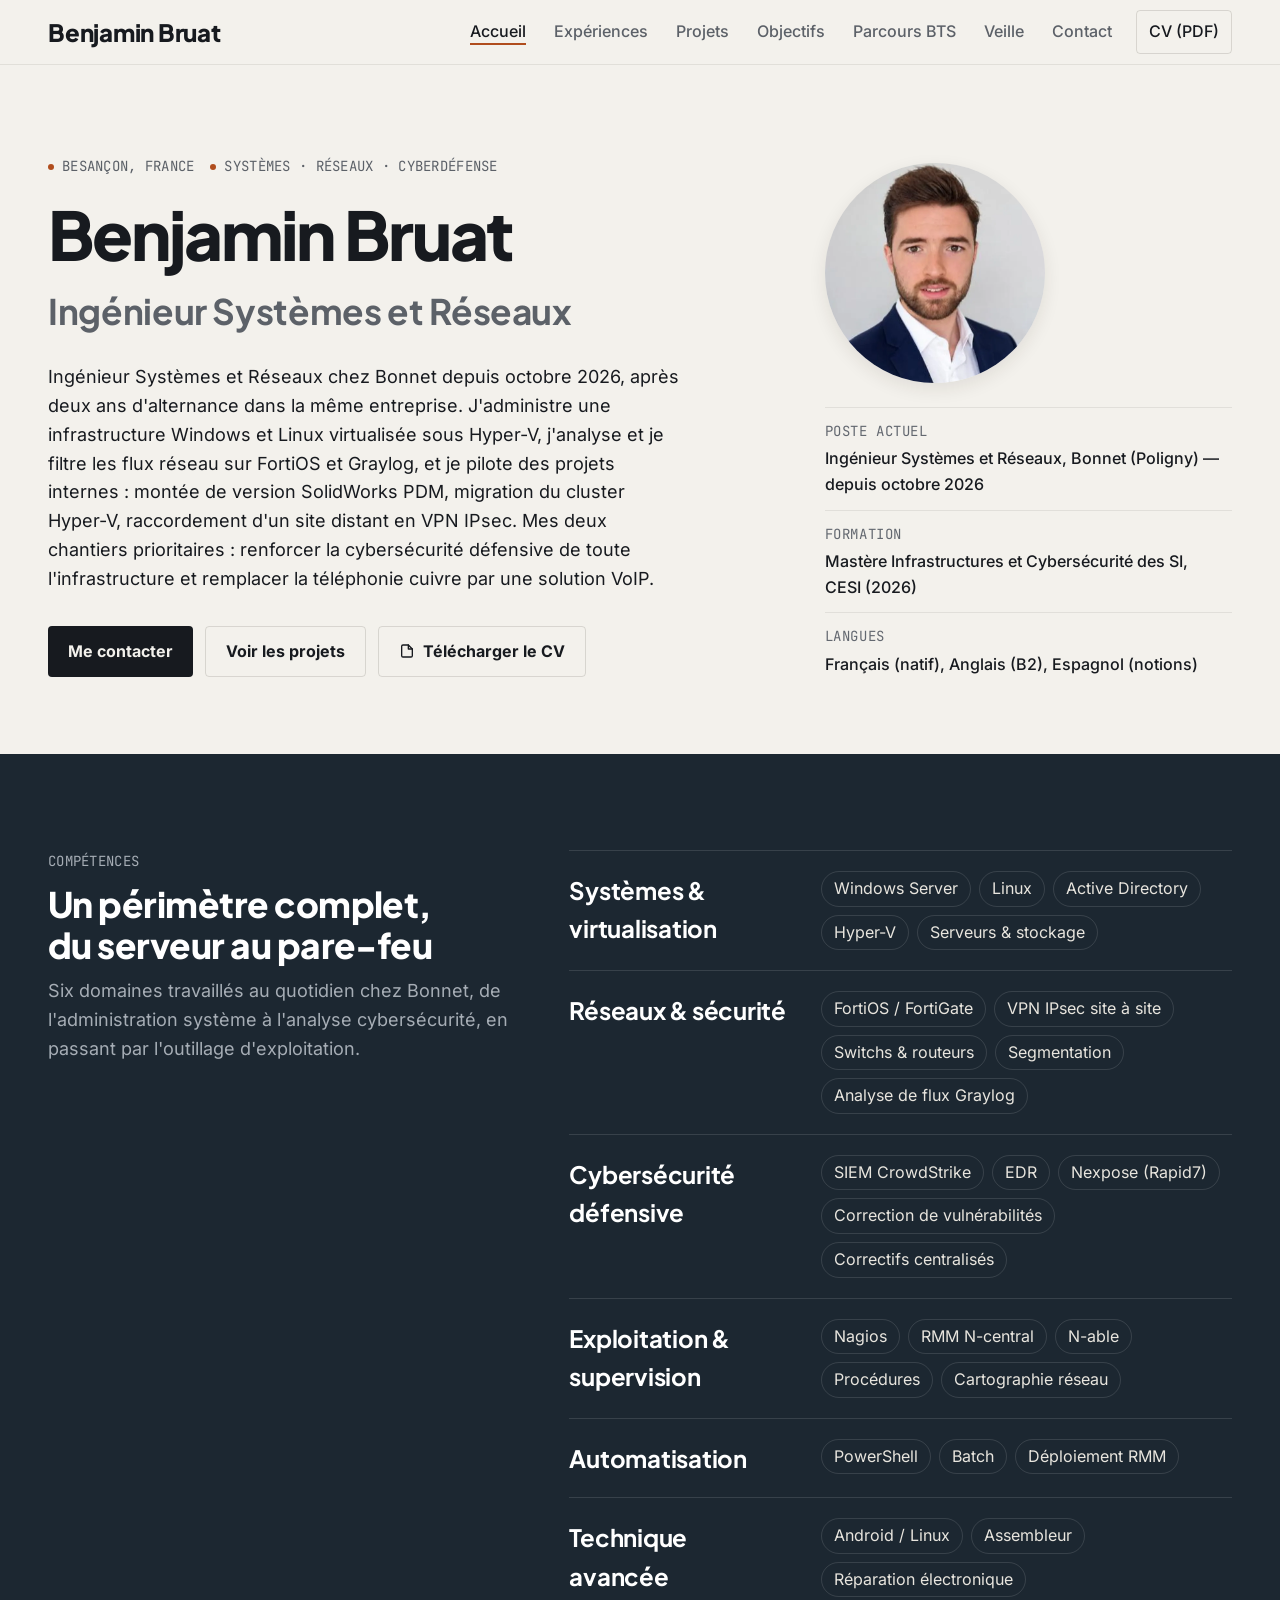
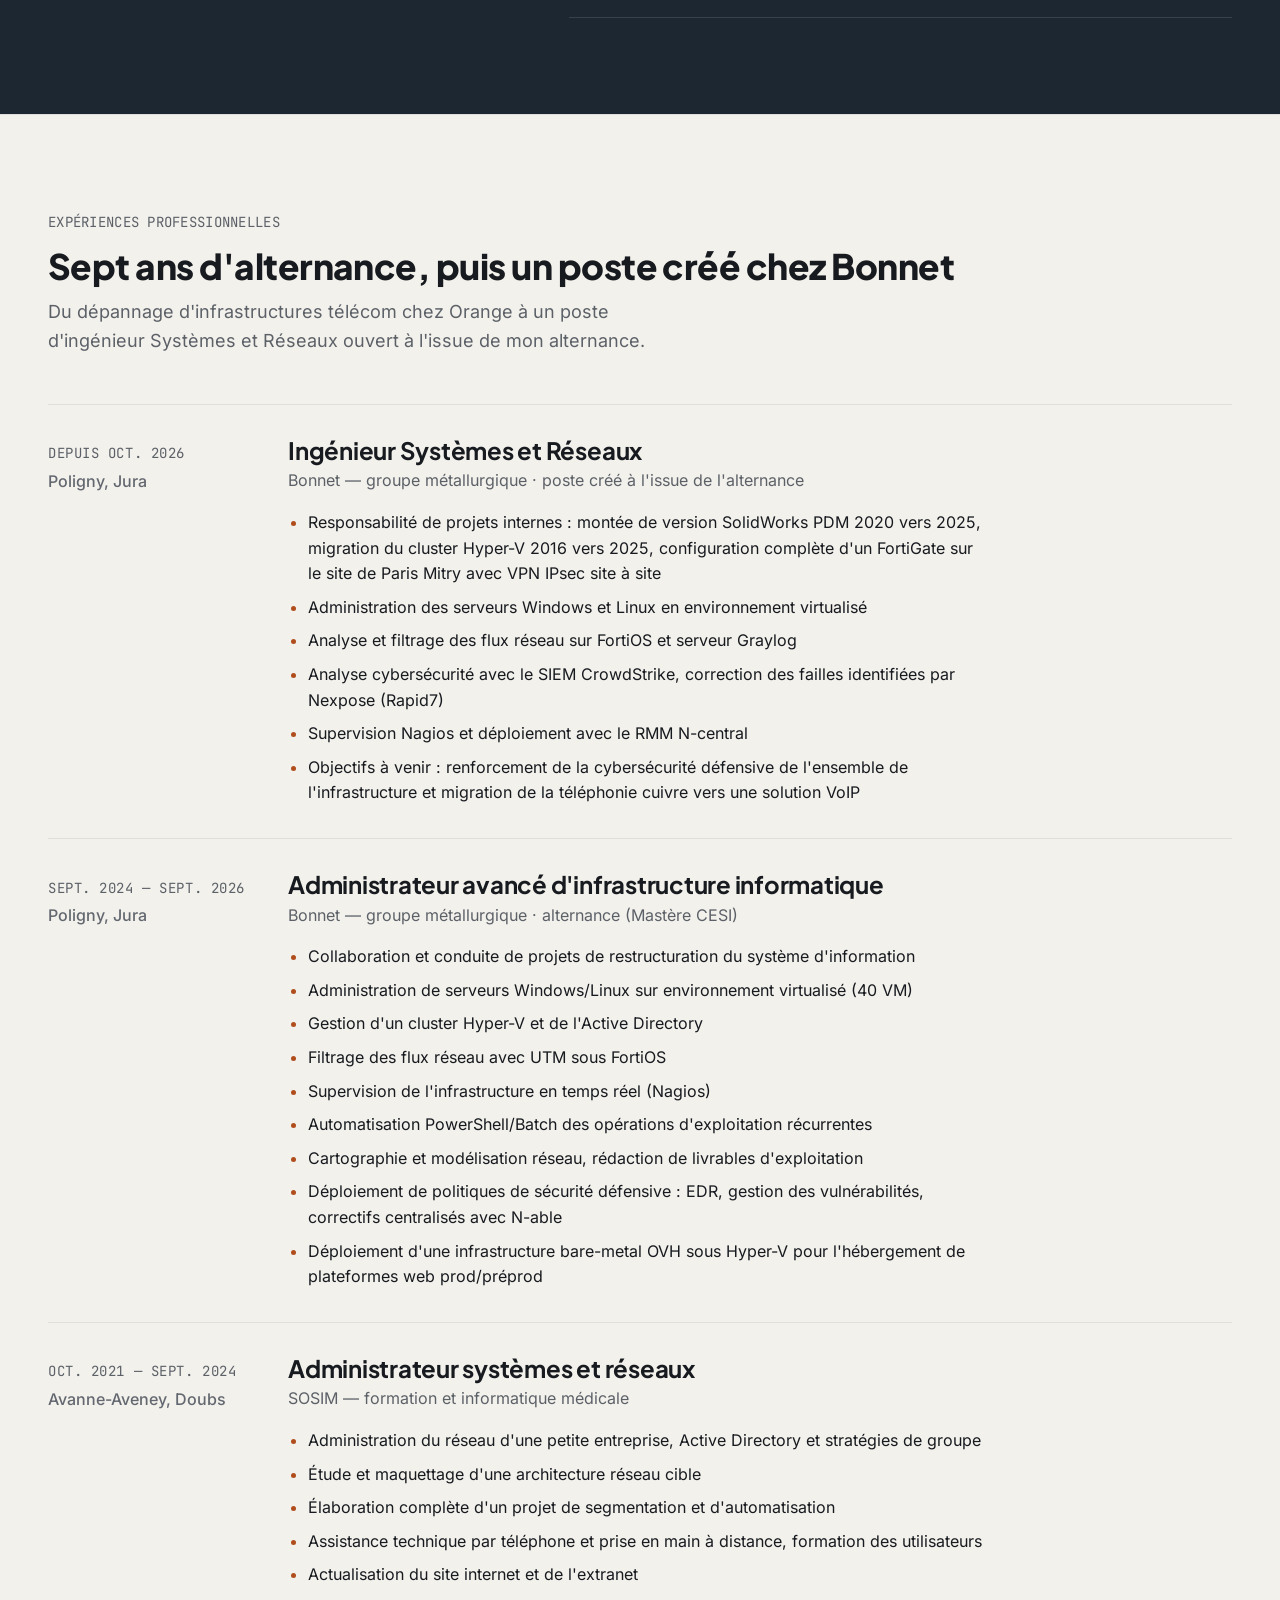
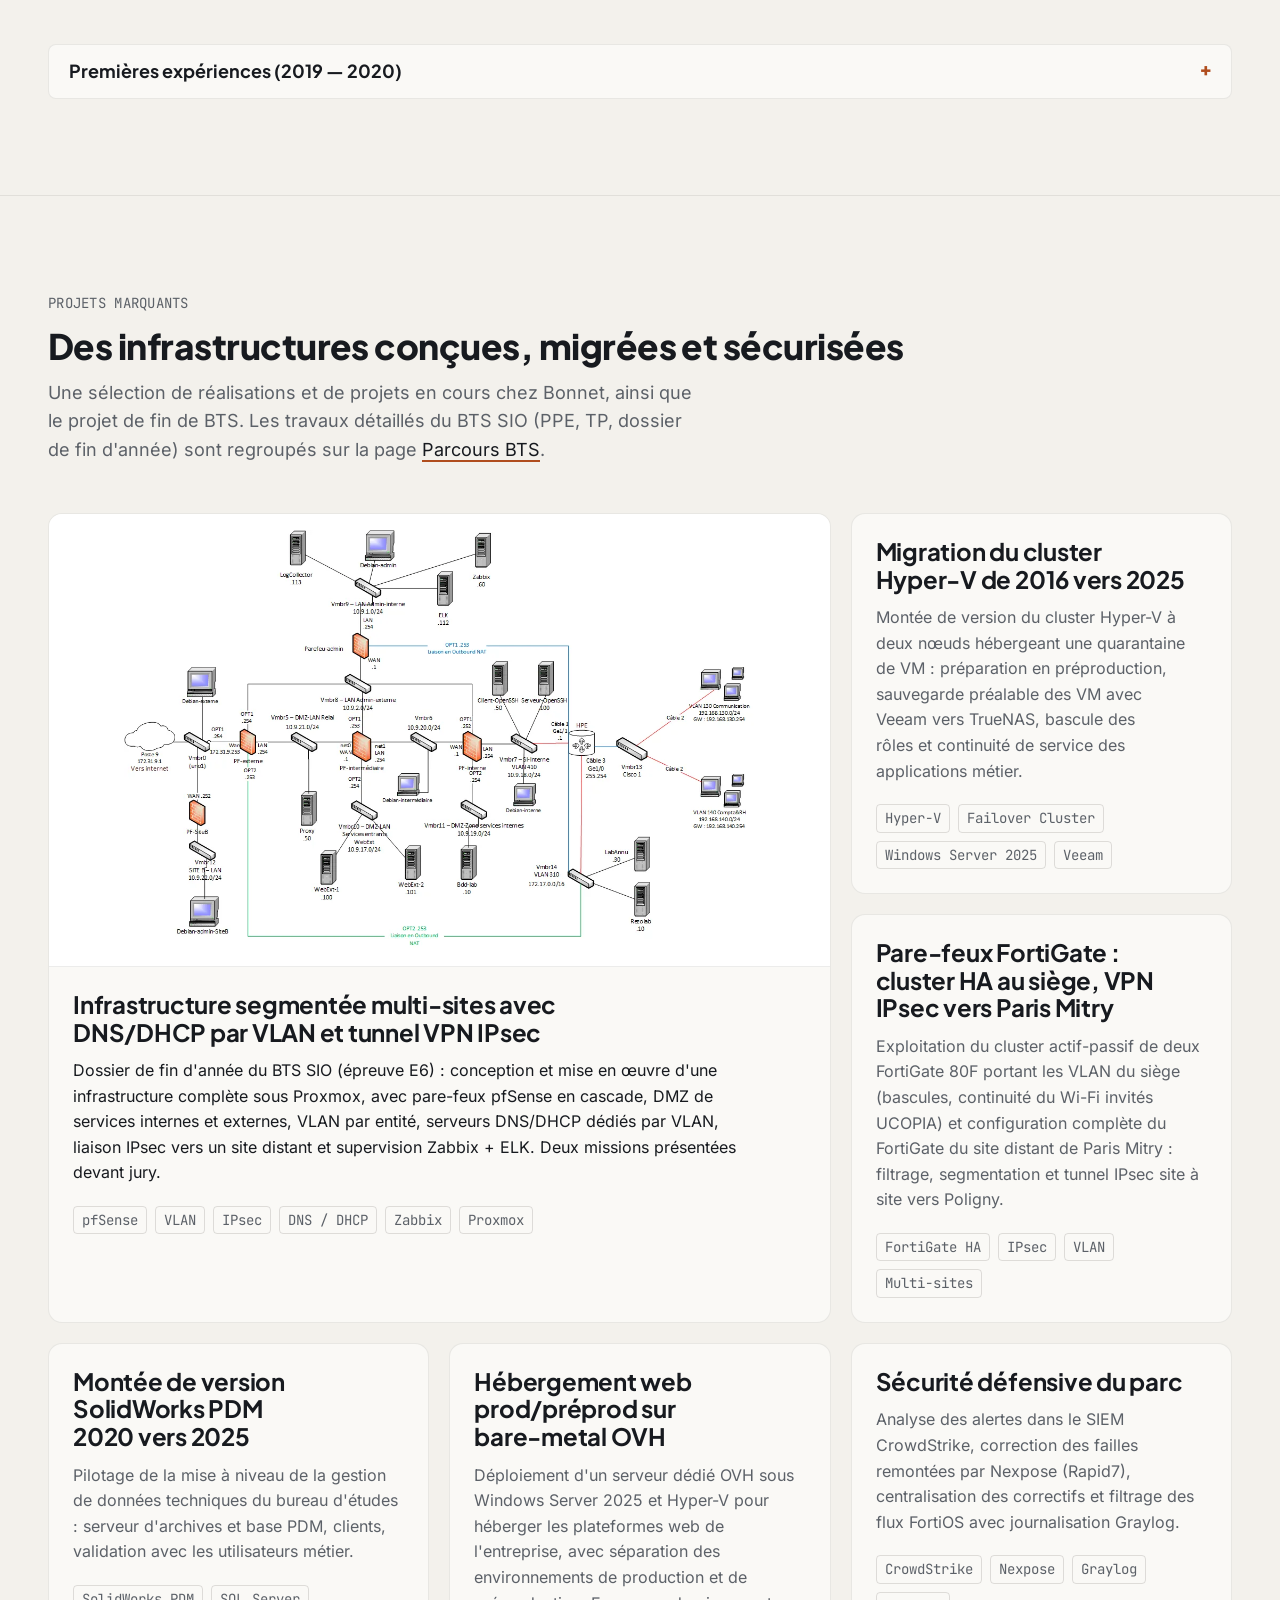
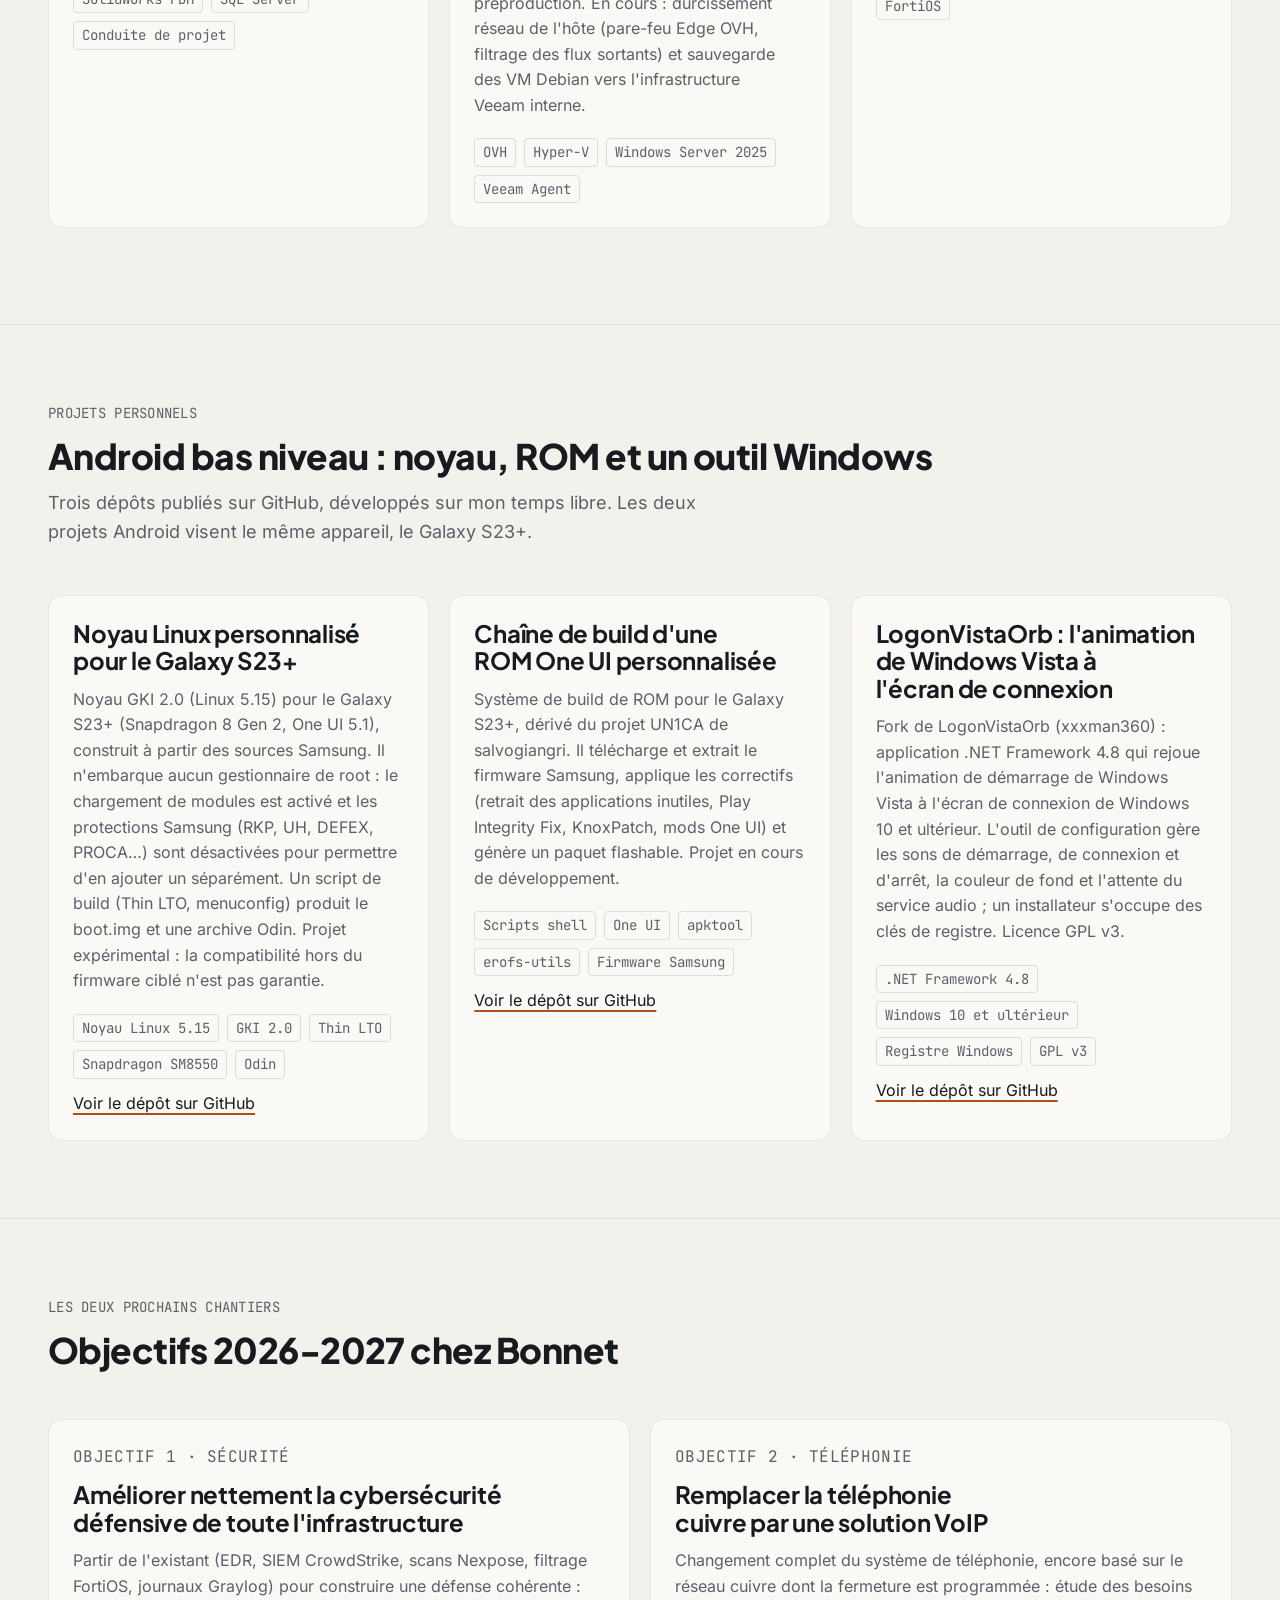
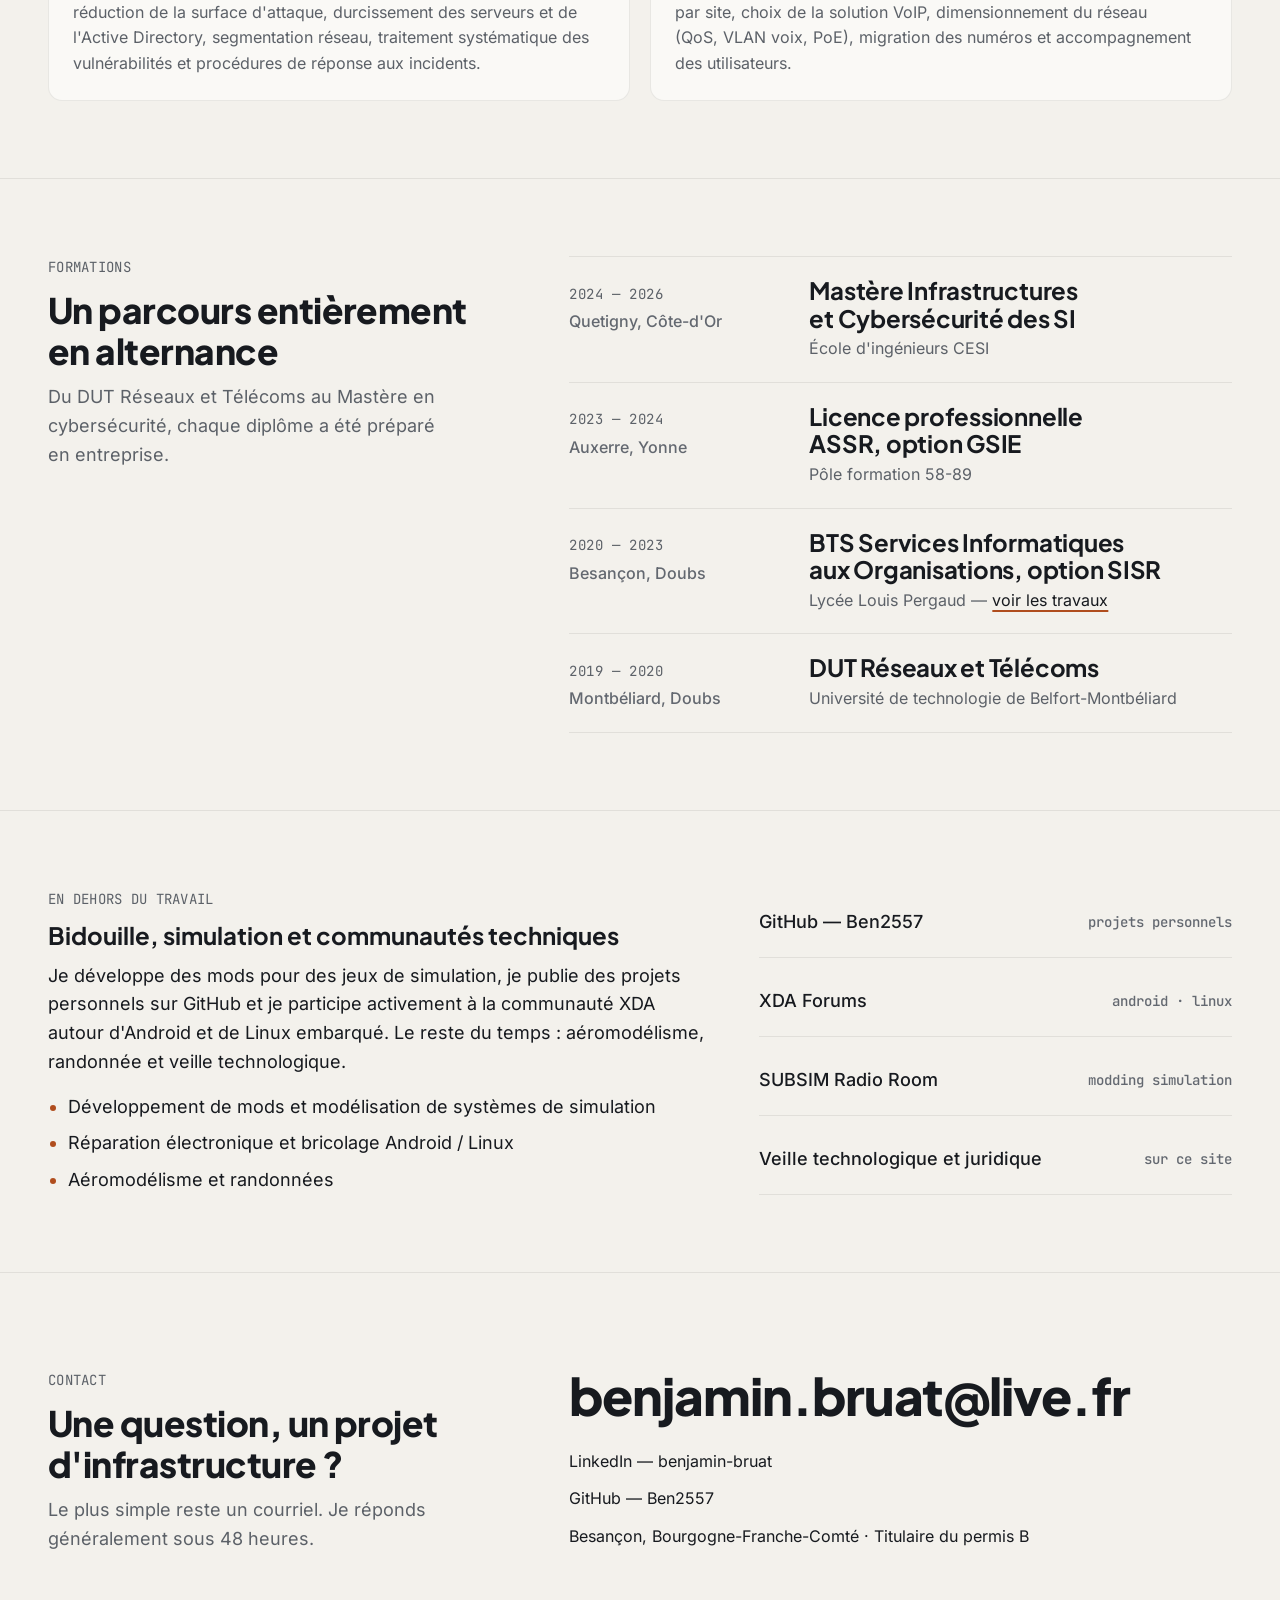
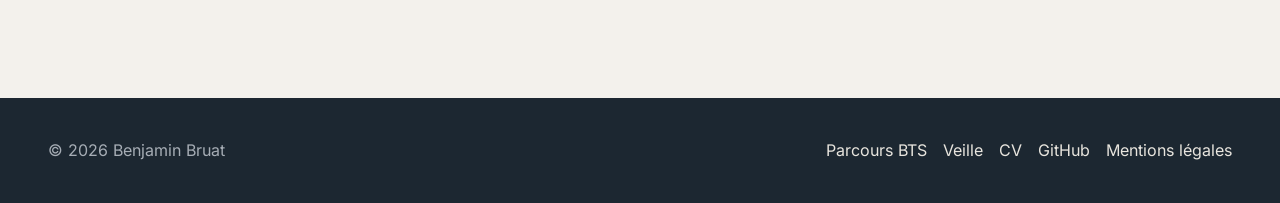
==== commit 4854689b: "Publier claude@d70e7c2" ====
--- a/claude/index.html
+++ b/claude/index.html
@@ -12,9 +12,11 @@
   <meta property="og:title" content="Benjamin Bruat — Ingénieur Systèmes et Réseaux" />
   <meta property="og:description" content="Portfolio de Benjamin Bruat, ingénieur Systèmes et Réseaux chez Bonnet : administration Windows/Linux, Hyper-V, FortiOS, Graylog, CrowdStrike, Nagios, N-central et projets d'infrastructure." />
   <meta property="og:url" content="https://ben2557.github.io/" />
-  <meta property="og:image" content="https://ben2557.github.io/assets/img/portrait.webp" />
-  <meta property="og:image:alt" content="Portrait de Benjamin Bruat" />
-  <meta name="twitter:card" content="summary" />
+  <meta property="og:image" content="https://ben2557.github.io/assets/img/og-card.jpg" />
+  <meta property="og:image:width" content="1200" />
+  <meta property="og:image:height" content="630" />
+  <meta property="og:image:alt" content="Benjamin Bruat, Ingénieur Systèmes et Réseaux" />
+  <meta name="twitter:card" content="summary_large_image" />
   <link rel="icon" href="./assets/img/favicon.svg" type="image/svg+xml" />
   <link rel="preload" href="./assets/fonts/plus-jakarta-sans-latin-wght-normal.woff2" as="font" type="font/woff2" crossorigin />
   <link rel="preload" href="./assets/fonts/inter-latin-wght-normal.woff2" as="font" type="font/woff2" crossorigin />
@@ -76,7 +78,8 @@
             renforcer la cybersécurité défensive de toute l'infrastructure et remplacer la téléphonie cuivre par une solution VoIP.
           </p>
           <div class="hero__actions">
-            <a class="btn" href="#projets">Voir les projets</a>
+            <a class="btn" href="#contact">Me contacter</a>
+            <a class="btn btn--ghost" href="#projets">Voir les projets</a>
             <a class="btn btn--ghost" href="./assets/docs/cv-benjamin-bruat.pdf" target="_blank" rel="noopener noreferrer">
               <svg viewBox="0 0 24 24" fill="none" stroke="currentColor" stroke-width="2" stroke-linecap="round" stroke-linejoin="round"><path d="M14 3H6a2 2 0 0 0-2 2v14a2 2 0 0 0 2 2h12a2 2 0 0 0 2-2V9z"/><path d="M14 3v6h6"/></svg>
               Télécharger le CV
@@ -195,6 +198,9 @@
             </div>
           </article>
 
+          <details class="fold" style="margin-top: var(--space-6)">
+            <summary>Premières expériences (2019 — 2020)</summary>
+            <div class="fold__body">
           <article class="timeline__item">
             <div class="timeline__when">Oct. 2020 — Déc. 2020<strong>Meursault, Côte-d'Or</strong></div>
             <div class="timeline__body">
@@ -219,6 +225,8 @@
               </ul>
             </div>
           </article>
+            </div>
+          </details>
         </div>
       </div>
     </section>
@@ -435,6 +443,7 @@
             <a class="contact__mail" href="mailto:benjamin.bruat@live.fr">benjamin.bruat@live.fr</a>
             <div class="contact__meta">
               <a href="https://www.linkedin.com/in/benjamin-bruat-48789430a" target="_blank" rel="noopener noreferrer">LinkedIn — benjamin-bruat</a>
+              <a href="https://github.com/Ben2557" target="_blank" rel="noopener noreferrer">GitHub — Ben2557</a>
               <span>Besançon, Bourgogne-Franche-Comté · Titulaire du permis B</span>
             </div>
 
@@ -477,6 +486,7 @@
         <a href="./veille.html">Veille</a>
         <a href="./assets/docs/cv-benjamin-bruat.pdf" target="_blank" rel="noopener noreferrer">CV</a>
         <a href="https://github.com/Ben2557" target="_blank" rel="noopener noreferrer">GitHub</a>
+        <a href="./mentions-legales.html">Mentions légales</a>
       </nav>
     </div>
   </footer>
